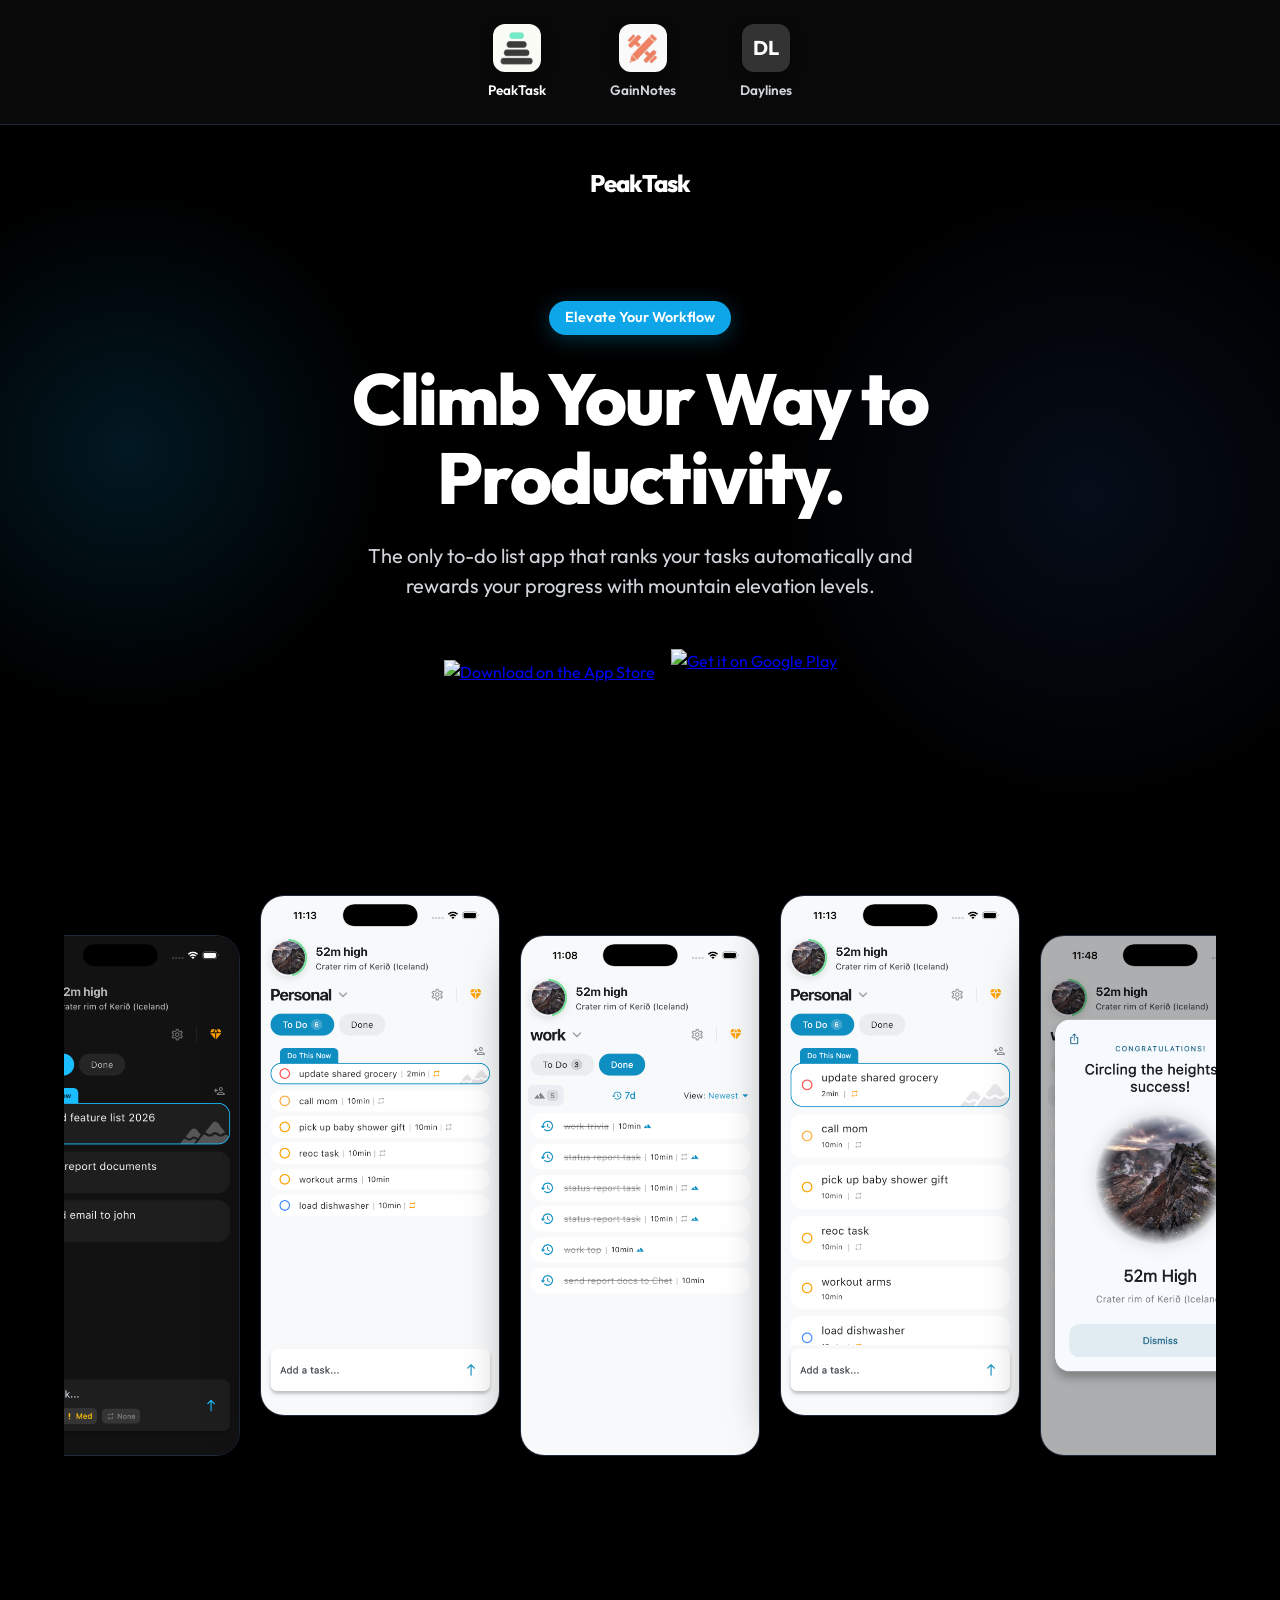
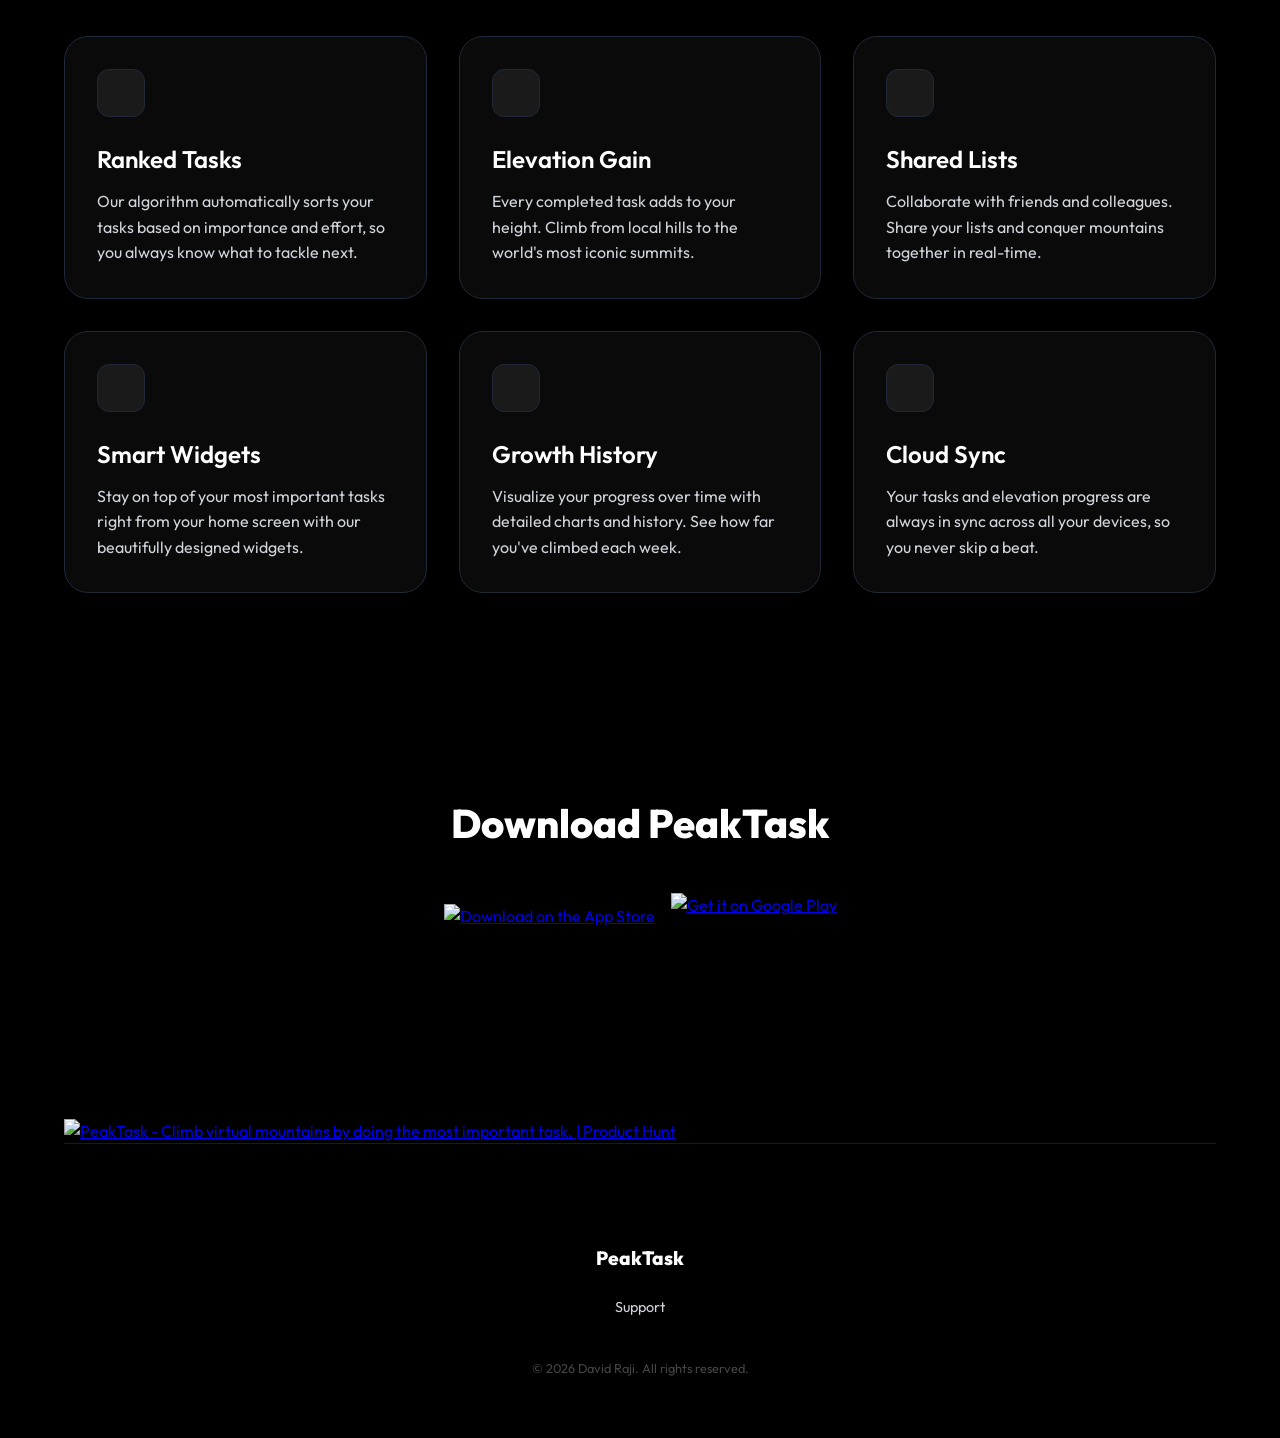
==== index.html @ 2c2ec017 "adding daylines" ====
<!DOCTYPE html>
<html lang="en">

<head>
    <meta charset="UTF-8">
    <meta name="viewport" content="width=device-width, initial-scale=1.0">
    <title>PeakTask - Climb Your Way to Productivity</title>
    <!-- SEO Meta Tags -->
    <meta name="description"
        content="PeakTask is a unique to-do list app that helps you prioritize tasks using a ranking algorithm and rewards your productivity with mountain elevation.">
    <meta name="keywords"
        content="to-do list, productivity, task manager, habit tracker, mountain climbing, elevation, ranked tasks">
    <link rel="preconnect" href="https://fonts.googleapis.com">
    <link rel="preconnect" href="https://fonts.gstatic.com" crossorigin>
    <link href="https://fonts.googleapis.com/css2?family=Outfit:wght@400;600;800&display=swap" rel="stylesheet">
    <style>
        :root {
            --bg-black: #000000;
            --accent-color: #0ea5e9;
            --accent-glow: rgba(14, 165, 233, 0.3);
            --text-white: #ffffff;
            --text-gray: #d1d5db;
            --card-bg: #0a0a0a;
            --card-border: #1f2937;
            --radius-xl: 32px;
            --radius-l: 24px;
            --radius-m: 16px;
        }

        * {
            margin: 0;
            padding: 0;
            box-sizing: border-box;
        }

        body {
            background-color: var(--bg-black);
            color: var(--text-white);
            font-family: 'Outfit', -apple-system, BlinkMacSystemFont, "Segoe UI", Roboto, sans-serif;
            overflow-x: hidden;
            line-height: 1.5;
        }

        /* App Navigation Bar */
        .app-nav {
            background: rgba(10, 10, 10, 0.95);
            border-bottom: 1px solid var(--card-border);
            padding: 16px 0;
            position: sticky;
            top: 0;
            z-index: 100;
            backdrop-filter: blur(10px);
        }

        .app-nav-container {
            max-width: 1200px;
            margin: 0 auto;
            padding: 0 24px;
            display: flex;
            justify-content: center;
            gap: 32px;
        }

        .app-nav-item {
            display: flex;
            flex-direction: column;
            align-items: center;
            text-decoration: none;
            color: var(--text-gray);
            transition: all 0.3s ease;
            padding: 8px 16px;
            border-radius: 12px;
        }

        .app-nav-item:hover {
            background: rgba(255, 255, 255, 0.05);
            color: var(--text-white);
        }

        .app-nav-item.active {
            color: var(--text-white);
        }

        .app-icon {
            width: 48px;
            height: 48px;
            border-radius: 12px;
            margin-bottom: 8px;
            box-shadow: 0 4px 12px rgba(0, 0, 0, 0.3);
            transition: transform 0.3s ease;
        }

        .app-nav-item:hover .app-icon {
            transform: scale(1.1);
        }

        .app-name {
            font-size: 0.85rem;
            font-weight: 600;
        }

        /* Atmospheric Glows */
        .glow-left {
            position: fixed;
            top: 20%;
            left: -10%;
            width: 40%;
            height: 60%;
            background: radial-gradient(circle, rgba(14, 165, 233, 0.15) 0%, transparent 70%);
            z-index: -1;
            pointer-events: none;
        }

        .glow-right {
            position: fixed;
            bottom: 10%;
            right: -10%;
            width: 50%;
            height: 70%;
            background: radial-gradient(circle, rgba(59, 130, 246, 0.1) 0%, transparent 70%);
            z-index: -1;
            pointer-events: none;
        }

        .container {
            max-width: 1200px;
            margin: 0 auto;
            padding: 0 24px;
        }

        /* Navigation */
        nav {
            padding: 40px 0;
            display: flex;
            justify-content: center;
            align-items: center;
        }

        .nav-logo {
            font-weight: 800;
            font-size: 1.5rem;
            color: var(--text-white);
            text-decoration: none;
            letter-spacing: -1px;
        }

        /* Hero Section */
        .hero {
            padding: 60px 0 100px;
            text-align: center;
        }

        .badge {
            display: inline-block;
            background: var(--accent-color);
            color: white;
            padding: 6px 16px;
            border-radius: 100px;
            font-weight: 600;
            font-size: 0.9rem;
            margin-bottom: 24px;
            box-shadow: 0 4px 20px var(--accent-glow);
        }

        h1 {
            font-size: clamp(2.5rem, 8vw, 4.5rem);
            font-weight: 800;
            line-height: 1.1;
            margin-bottom: 24px;
            letter-spacing: -2px;
        }

        .hero-description {
            font-size: 1.25rem;
            color: var(--text-gray);
            max-width: 600px;
            margin: 0 auto 48px;
        }

        .cta-buttons {
            display: flex;
            justify-content: center;
            gap: 16px;
            flex-wrap: wrap;
            margin-bottom: 60px;
        }

        .store-btn {
            display: inline-flex;
            align-items: center;
            justify-content: center;
            transition: transform 0.2s cubic-bezier(0.175, 0.885, 0.32, 1.275);
        }

        .store-btn:hover {
            transform: scale(1.05);
        }

        .store-btn.apple img {
            height: 44px;
        }

        .store-btn.google img {
            height: 66px;
        }

        /* Side-by-side Screens Gallery */
        .screens-gallery {
            padding: 40px 0 100px;
            overflow: hidden;
            display: flex;
            justify-content: center;
            gap: 20px;
            perspective: 1000px;
        }

        .screen-item {
            width: 240px;
            flex-shrink: 0;
            border-radius: 24px;
            box-shadow: 0 20px 50px rgba(0, 0, 0, 0.6);
            border: 1px solid var(--card-border);
            transition: transform 0.4s ease, filter 0.4s ease;
            cursor: pointer;
        }

        .screen-item:hover {
            transform: translateY(-10px) scale(1.05);
            z-index: 10;
        }

        .screen-item:nth-child(odd) {
            transform: translateY(20px);
        }

        .screen-item:nth-child(even) {
            transform: translateY(-20px);
        }

        .screen-item img {
            width: 100%;
            height: auto;
            border-radius: 23px;
            display: block;
        }

        /* Features Section */
        .features {
            padding: 100px 0;
        }

        .feature-grid {
            display: grid;
            grid-template-columns: repeat(3, 1fr);
            gap: 32px;
        }

        .feature-item {
            text-align: left;
            padding: 32px;
            background: var(--card-bg);
            border: 1px solid var(--card-border);
            border-radius: var(--radius-l);
            transition: border-color 0.3s;
        }

        .feature-item:hover {
            border-color: var(--accent-color);
        }

        .feature-icon {
            width: 48px;
            height: 48px;
            background: #1a1a1a;
            border: 1px solid var(--card-border);
            border-radius: 12px;
            display: flex;
            align-items: center;
            justify-content: center;
            margin-bottom: 24px;
            font-size: 1.5rem;
            color: var(--accent-color);
        }

        .feature-item h3 {
            font-size: 1.5rem;
            font-weight: 600;
            margin-bottom: 12px;
        }

        .feature-item p {
            color: var(--text-gray);
            font-size: 1rem;
            line-height: 1.6;
        }

        /* Download CTA */
        .download-cta {
            padding: 100px 0;
            text-align: center;
        }

        .download-cta h2 {
            font-size: 2.5rem;
            font-weight: 800;
            margin-bottom: 40px;
        }

        /* Footer */
        footer {
            padding: 100px 0 60px;
            text-align: center;
            border-top: 1px solid #1a1a1a;
        }

        .footer-logo {
            font-weight: 800;
            font-size: 1.2rem;
            margin-bottom: 24px;
            display: block;
        }

        .footer-links {
            display: flex;
            justify-content: center;
            gap: 24px;
            margin-bottom: 40px;
        }

        .footer-links a {
            color: var(--text-gray);
            text-decoration: none;
            font-size: 0.9rem;
            transition: color 0.2s;
        }

        .footer-links a:hover {
            color: white;
        }

        .copyright {
            color: #444;
            font-size: 0.8rem;
        }

        /* Responsive */
        @media (max-width: 968px) {
            .feature-grid {
                grid-template-columns: 1fr 1fr;
            }

            h1 {
                font-size: 3.5rem;
            }
        }

        @media (max-width: 640px) {
            .feature-grid {
                grid-template-columns: 1fr;
            }

            h1 {
                font-size: 2.5rem;
            }
        }
    </style>
    <script src="https://unpkg.com/lucide@latest"></script>
</head>

<body>
    <!-- App Navigation Bar -->
    <nav class="app-nav">
        <div class="app-nav-container">
            <a href="index.html" class="app-nav-item active">
                <img src="assets/images/peaktask_icon.png" alt="PeakTask" class="app-icon">
                <span class="app-name">PeakTask</span>
            </a>
            <a href="gainnotes.html" class="app-nav-item">
                <img src="assets/images/gainnotes_icon.png" alt="GainNotes" class="app-icon">
                <span class="app-name">GainNotes</span>
            </a>
            <a href="daylines.html" class="app-nav-item">
                <div class="app-icon"
                    style="background-color: #333; display: flex; align-items: center; justify-content: center; color: white; font-weight: bold; font-size: 20px;">
                    DL</div>
                <span class="app-name">Daylines</span>
            </a>
        </div>
    </nav>

    <div class="glow-left"></div>
    <div class="glow-right"></div>

    <div class="container">
        <nav>
            <a href="#" class="nav-logo">PeakTask</a>
        </nav>

        <section class="hero">
            <span class="badge">Elevate Your Workflow</span>
            <h1>Climb Your Way to<br>Productivity.</h1>
            <p class="hero-description">The only to-do list app that ranks your tasks automatically and rewards your
                progress with mountain elevation levels.</p>

            <div class="cta-buttons">
                <a href="https://apps.apple.com/ca/app/peak-task/id6756218539" class="store-btn apple" target="_blank"
                    rel="noopener">
                    <img src="https://developer.apple.com/assets/elements/badges/download-on-the-app-store.svg"
                        alt="Download on the App Store">
                </a>
                <a href="https://play.google.com/store/apps/details?id=com.daver.peaktask" class="store-btn google"
                    target="_blank" rel="noopener">
                    <img src="https://play.google.com/intl/en_us/badges/static/images/badges/en_badge_web_generic.png"
                        alt="Get it on Google Play">
                </a>
            </div>
        </section>

        <section class="screens-gallery">
            <div class="screen-item">
                <img src="assets/images/screenshot_dark_tasks.png" alt="Dark Mode Task List">
            </div>
            <div class="screen-item">
                <img src="assets/images/screenshot_light_tasks.png" alt="Light Mode Task List">
            </div>
            <div class="screen-item">
                <img src="assets/images/screenshot_done_tasks.png" alt="Done Tasks History">
            </div>
            <div class="screen-item">
                <img src="assets/images/screenshot_light_tasks_2.png" alt="Personal Task List">
            </div>
            <div class="screen-item">
                <img src="assets/images/screenshot_congrats.png" alt="Success Milestone">
            </div>
        </section>

        <section class="features">
            <div class="feature-grid">
                <div class="feature-item">
                    <div class="feature-icon"><i data-lucide="zap"></i></div>
                    <h3>Ranked Tasks</h3>
                    <p>Our algorithm automatically sorts your tasks based on importance and effort, so you always know
                        what to tackle next.</p>
                </div>
                <div class="feature-item">
                    <div class="feature-icon"><i data-lucide="mountain"></i></div>
                    <h3>Elevation Gain</h3>
                    <p>Every completed task adds to your height. Climb from local hills to the world's most iconic
                        summits.</p>
                </div>
                <div class="feature-item">
                    <div class="feature-icon"><i data-lucide="users"></i></div>
                    <h3>Shared Lists</h3>
                    <p>Collaborate with friends and colleagues. Share your lists and conquer mountains together in
                        real-time.</p>
                </div>
                <div class="feature-item">
                    <div class="feature-icon"><i data-lucide="layout"></i></div>
                    <h3>Smart Widgets</h3>
                    <p>Stay on top of your most important tasks right from your home screen with our beautifully
                        designed widgets.</p>
                </div>
                <div class="feature-item">
                    <div class="feature-icon"><i data-lucide="bar-chart-3"></i></div>
                    <h3>Growth History</h3>
                    <p>Visualize your progress over time with detailed charts and history. See how far you've climbed
                        each week.</p>
                </div>
                <div class="feature-item">
                    <div class="feature-icon"><i data-lucide="cloud"></i></div>
                    <h3>Cloud Sync</h3>
                    <p>Your tasks and elevation progress are always in sync across all your devices, so you never skip a
                        beat.</p>
                </div>
            </div>
        </section>

        <section class="download-cta">
            <h2>Download PeakTask</h2>
            <div class="cta-buttons">
                <a href="https://apps.apple.com/ca/app/peak-task/id6756218539" class="store-btn apple" target="_blank"
                    rel="noopener">
                    <img src="https://developer.apple.com/assets/elements/badges/download-on-the-app-store.svg"
                        alt="Download on the App Store">
                </a>
                <a href="https://play.google.com/store/apps/details?id=com.daver.peaktask" class="store-btn google"
                    target="_blank" rel="noopener">
                    <img src="https://play.google.com/intl/en_us/badges/static/images/badges/en_badge_web_generic.png"
                        alt="Get it on Google Play">
                </a>
            </div>
        </section>
        <a href="https://www.producthunt.com/products/peaktask?embed=true&amp;utm_source=badge-featured&amp;utm_medium=badge&amp;utm_campaign=badge-peaktask"
            target="_blank" rel="noopener noreferrer"><img
                alt="PeakTask - Climb virtual mountains by doing the most important task.  | Product Hunt" width="250"
                height="54"
                src="https://api.producthunt.com/widgets/embed-image/v1/featured.svg?post_id=1067344&amp;theme=dark&amp;t=1769233288797"></a>
        <footer>
            <span class="footer-logo">PeakTask</span>
            <div class="footer-links">
                <a href="mailto:david@peaktask.app">Support</a>
            </div>
            <p class="copyright">&copy; 2026 David Raji. All rights reserved.</p>
        </footer>
    </div>
    <script>
        lucide.createIcons();
    </script>
</body>

</html>
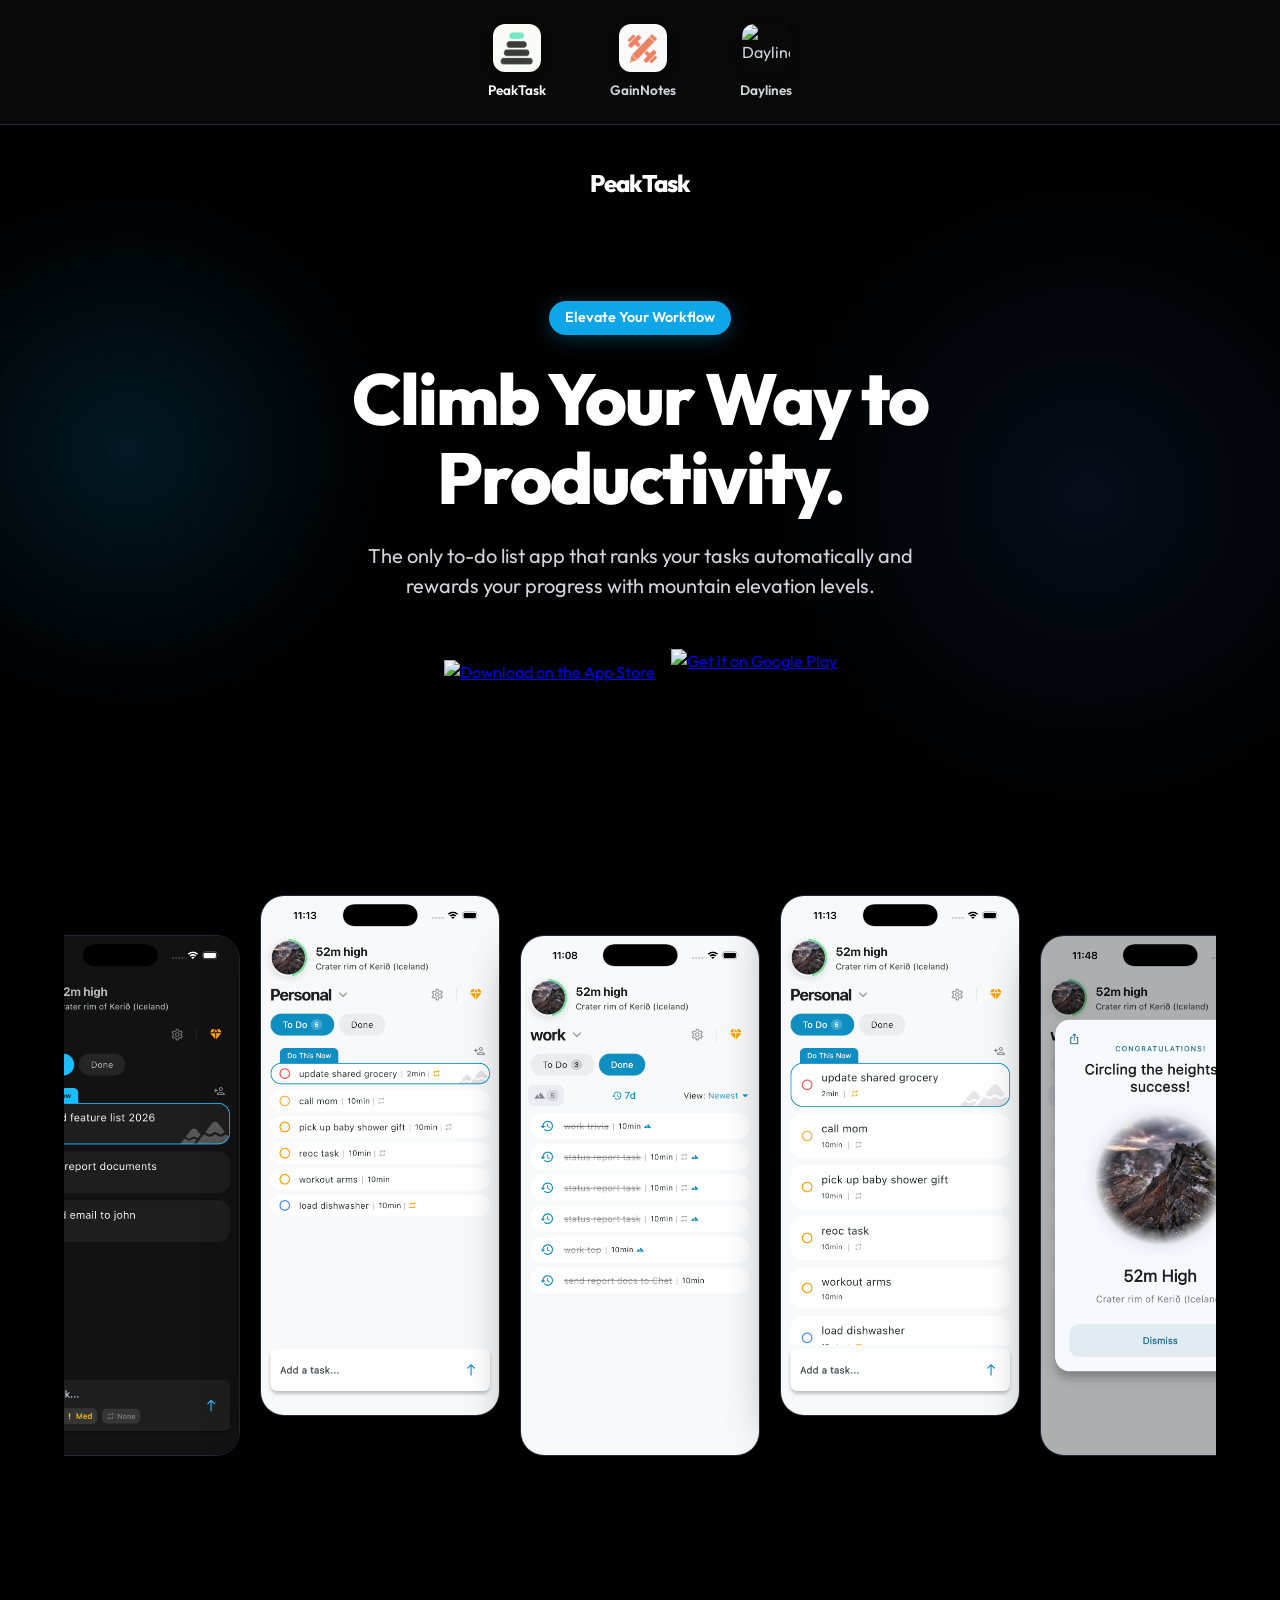
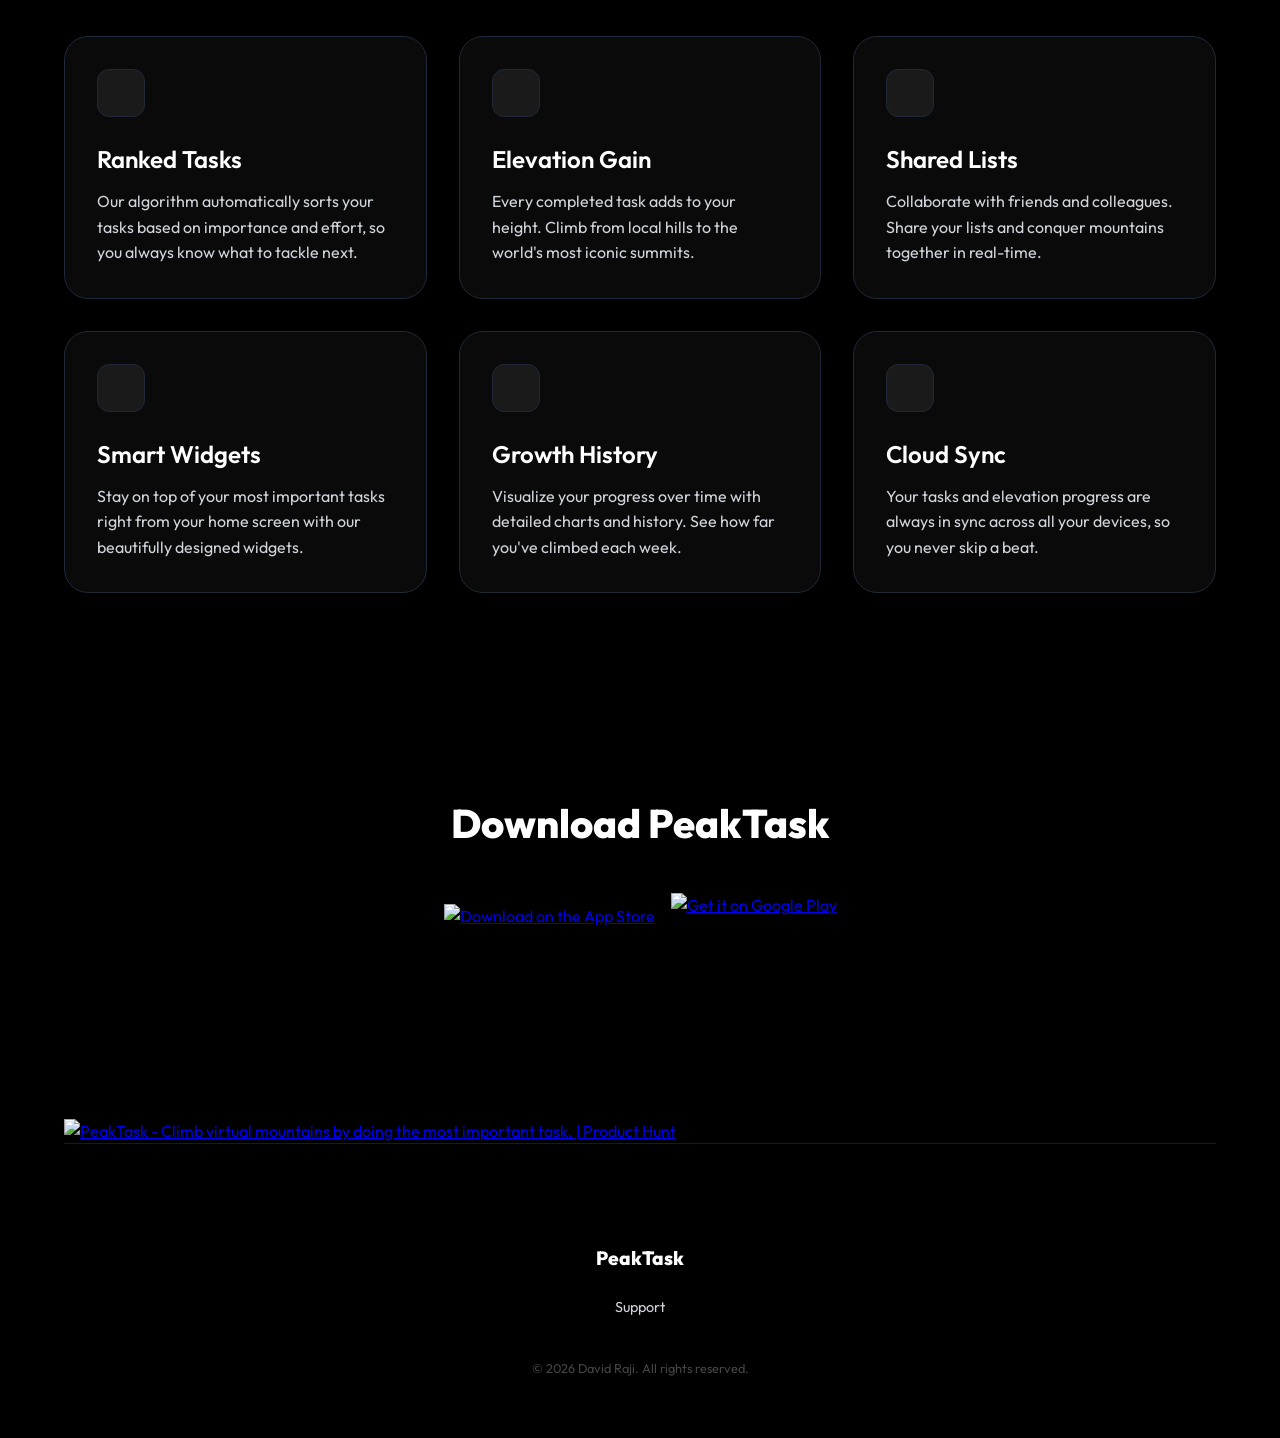
==== commit fb2cf61d: "adding daylines icon" ====
--- a/index.html
+++ b/index.html
@@ -380,9 +380,7 @@
                 <span class="app-name">GainNotes</span>
             </a>
             <a href="daylines.html" class="app-nav-item">
-                <div class="app-icon"
-                    style="background-color: #333; display: flex; align-items: center; justify-content: center; color: white; font-weight: bold; font-size: 20px;">
-                    DL</div>
+                <img src="assets/images/daylines_icon.png" alt="Daylines" class="app-icon">
                 <span class="app-name">Daylines</span>
             </a>
         </div>
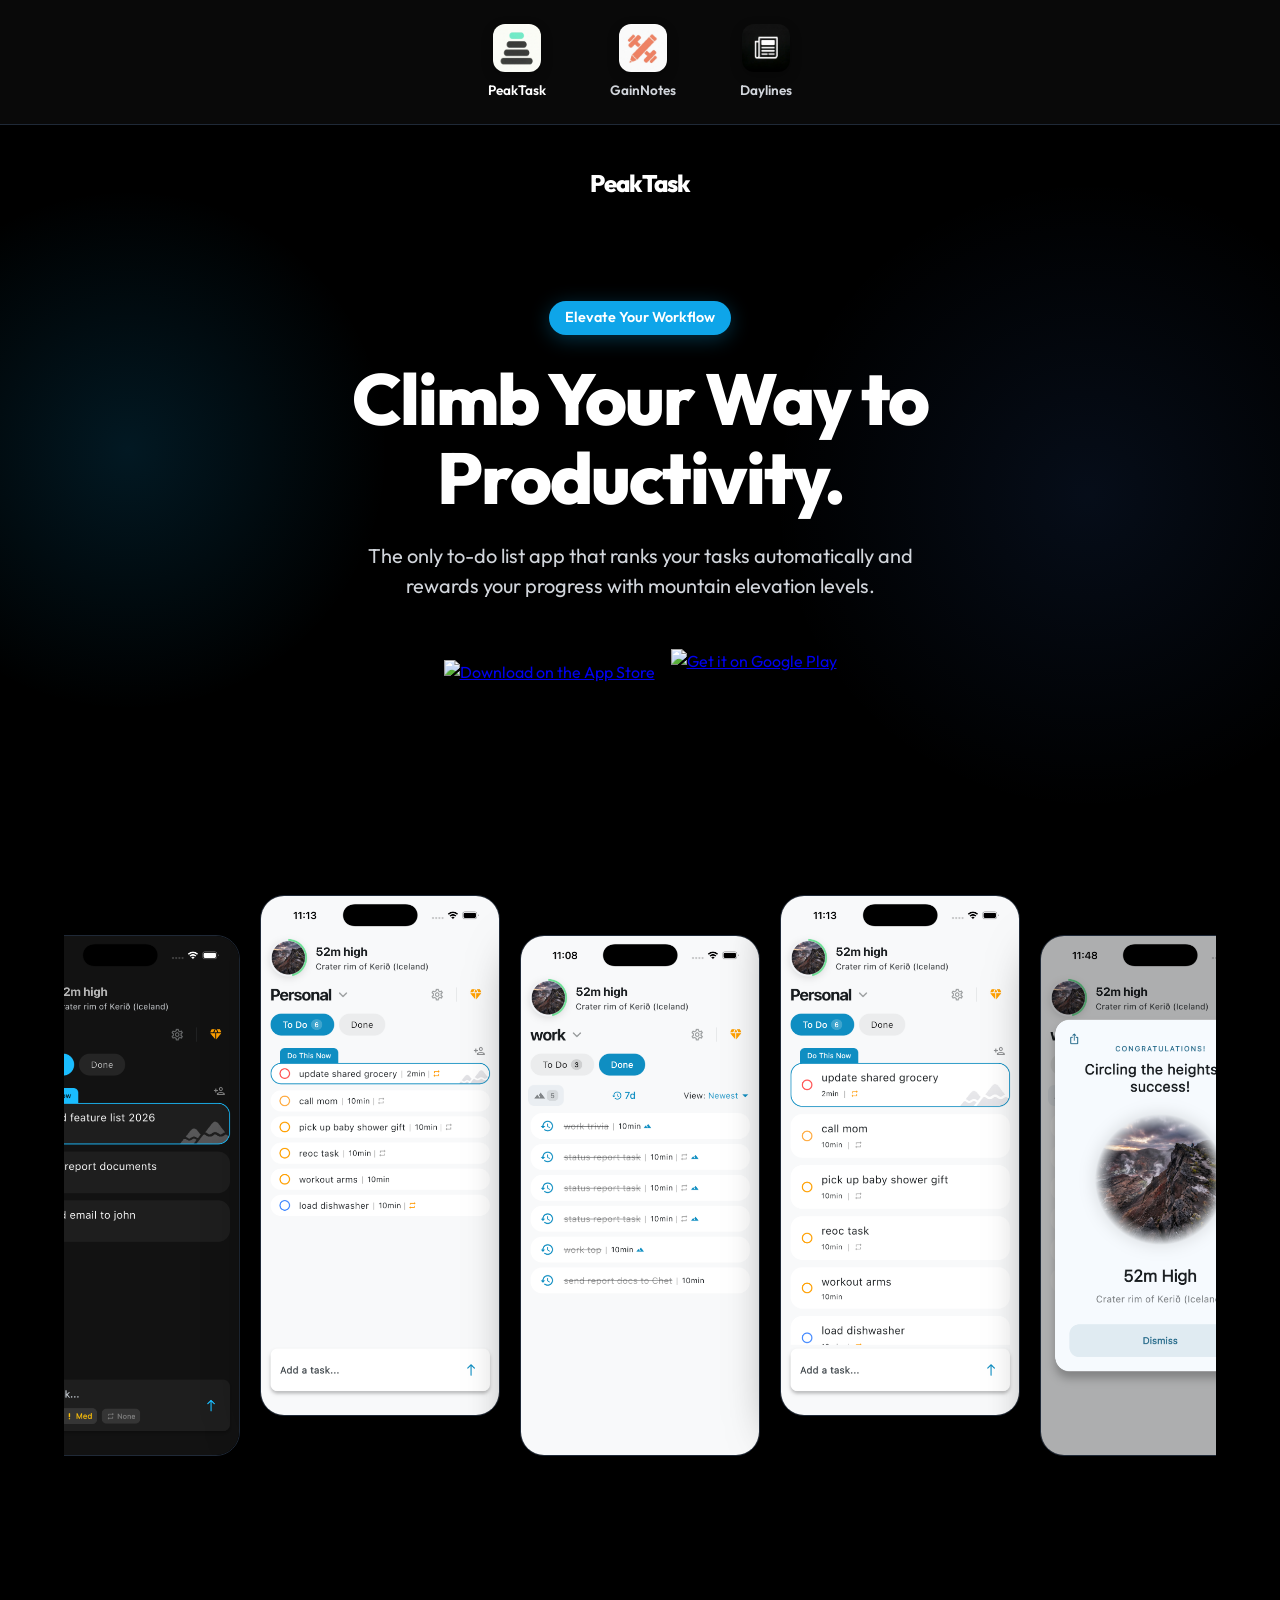
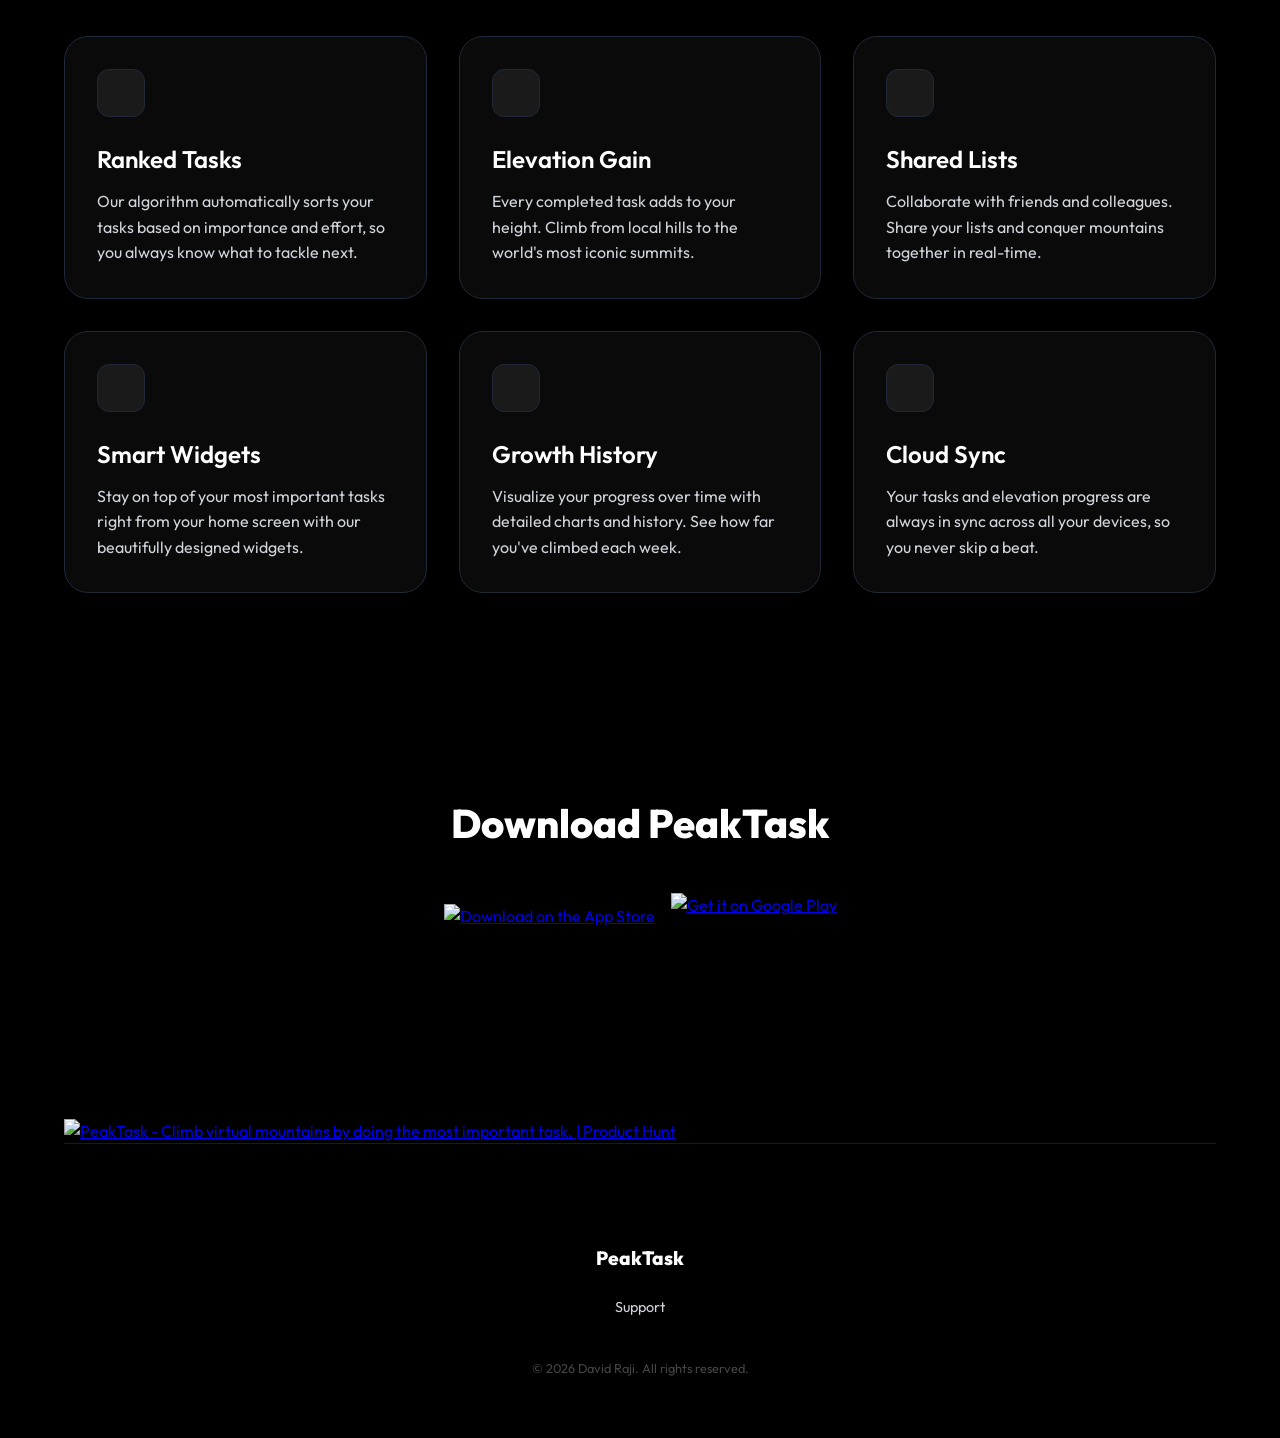
==== commit daf77eb5: "updating daylines page" ====
--- a/index.html
+++ b/index.html
@@ -212,6 +212,38 @@
             justify-content: center;
             gap: 20px;
             perspective: 1000px;
+        }
+
+        @media (max-width: 768px) {
+            .screens-gallery {
+                overflow-x: auto;
+                overflow-y: visible;
+                justify-content: flex-start;
+                padding-left: 24px;
+                padding-right: 24px;
+                scroll-snap-type: x mandatory;
+                -webkit-overflow-scrolling: touch;
+                scrollbar-width: none;
+                -ms-overflow-style: none;
+            }
+
+            .screens-gallery::-webkit-scrollbar {
+                display: none;
+            }
+
+            .screen-item {
+                scroll-snap-align: center;
+            }
+
+            /* Disable the alternating vertical offsets on mobile so items sit in a clean row */
+            .screen-item:nth-child(odd),
+            .screen-item:nth-child(even) {
+                transform: none;
+            }
+
+            .screen-item:hover {
+                transform: none;
+            }
         }
 
         .screen-item {
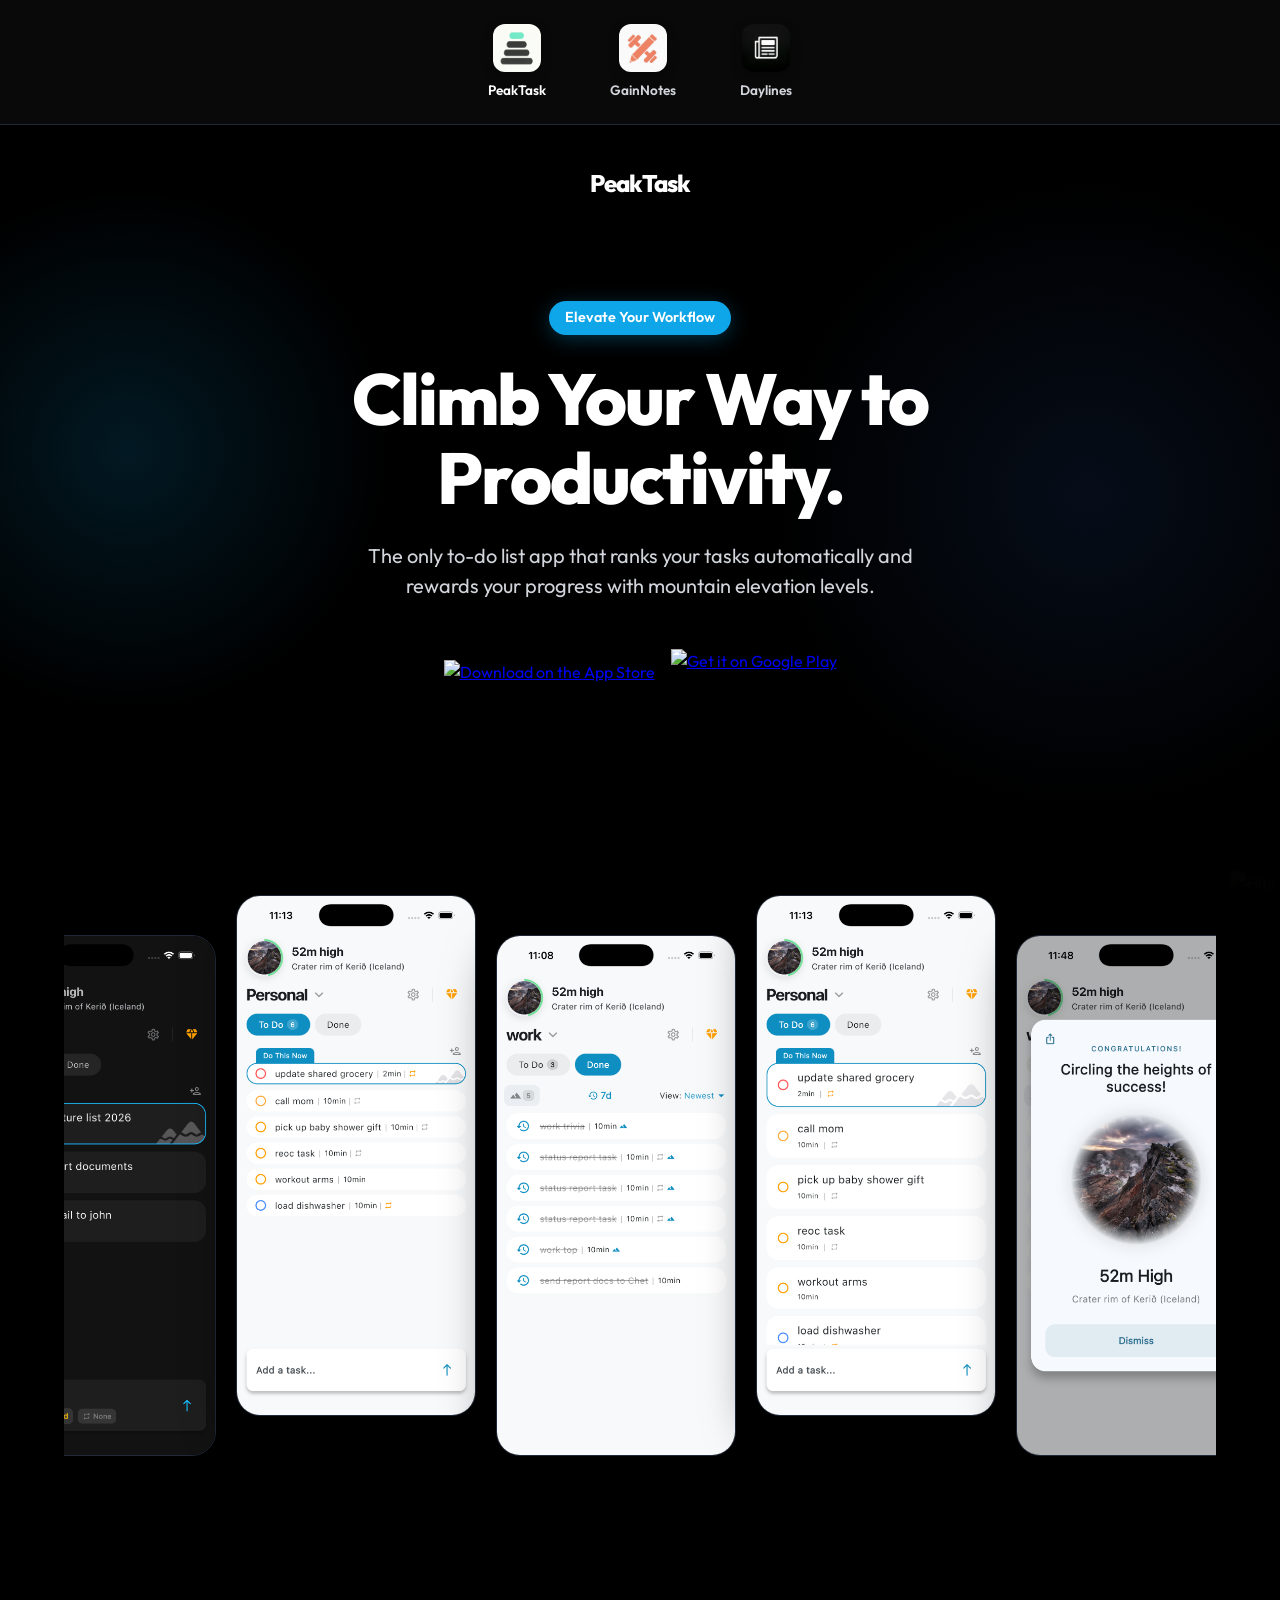
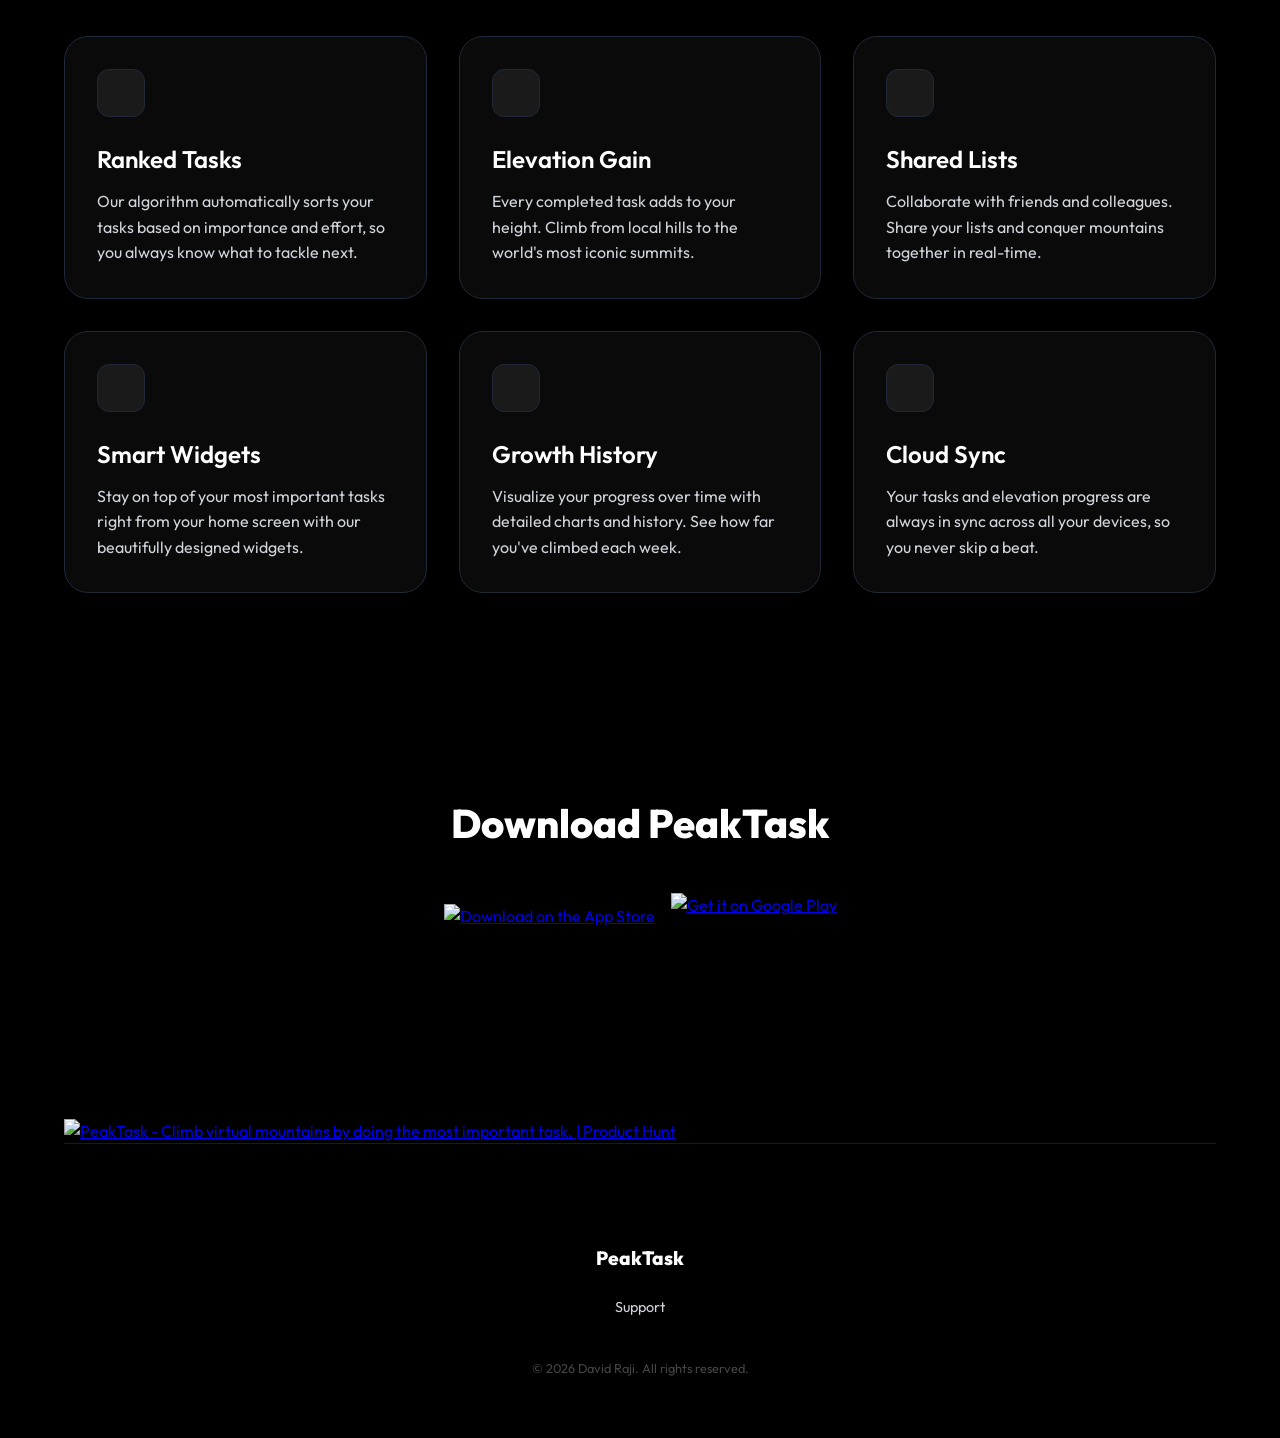
==== commit c2fa1930: "counter" ====
--- a/index.html
+++ b/index.html
@@ -394,6 +394,18 @@
             h1 {
                 font-size: 2.5rem;
             }
+        }
+        .visitor-counter {
+            position: fixed;
+            bottom: 5px;
+            right: 5px;
+            opacity: 0.01;
+            transition: opacity 0.3s;
+            z-index: 9999;
+        }
+
+        .visitor-counter:hover {
+            opacity: 1;
         }
     </style>
     <script src="https://unpkg.com/lucide@latest"></script>
@@ -536,6 +548,9 @@
     <script>
         lucide.createIcons();
     </script>
+    <div class="visitor-counter">
+        <img src="https://hits.seeyoufarm.com/api/count/incr/badge.svg?url=https%3A%2F%2Fpeaktask.app&count_bg=%23000000&title_bg=%23000000&icon=&icon_color=%23E7E7E7&title=hits&edge_flat=true" alt="Hits">
+    </div>
 </body>
 
 </html>
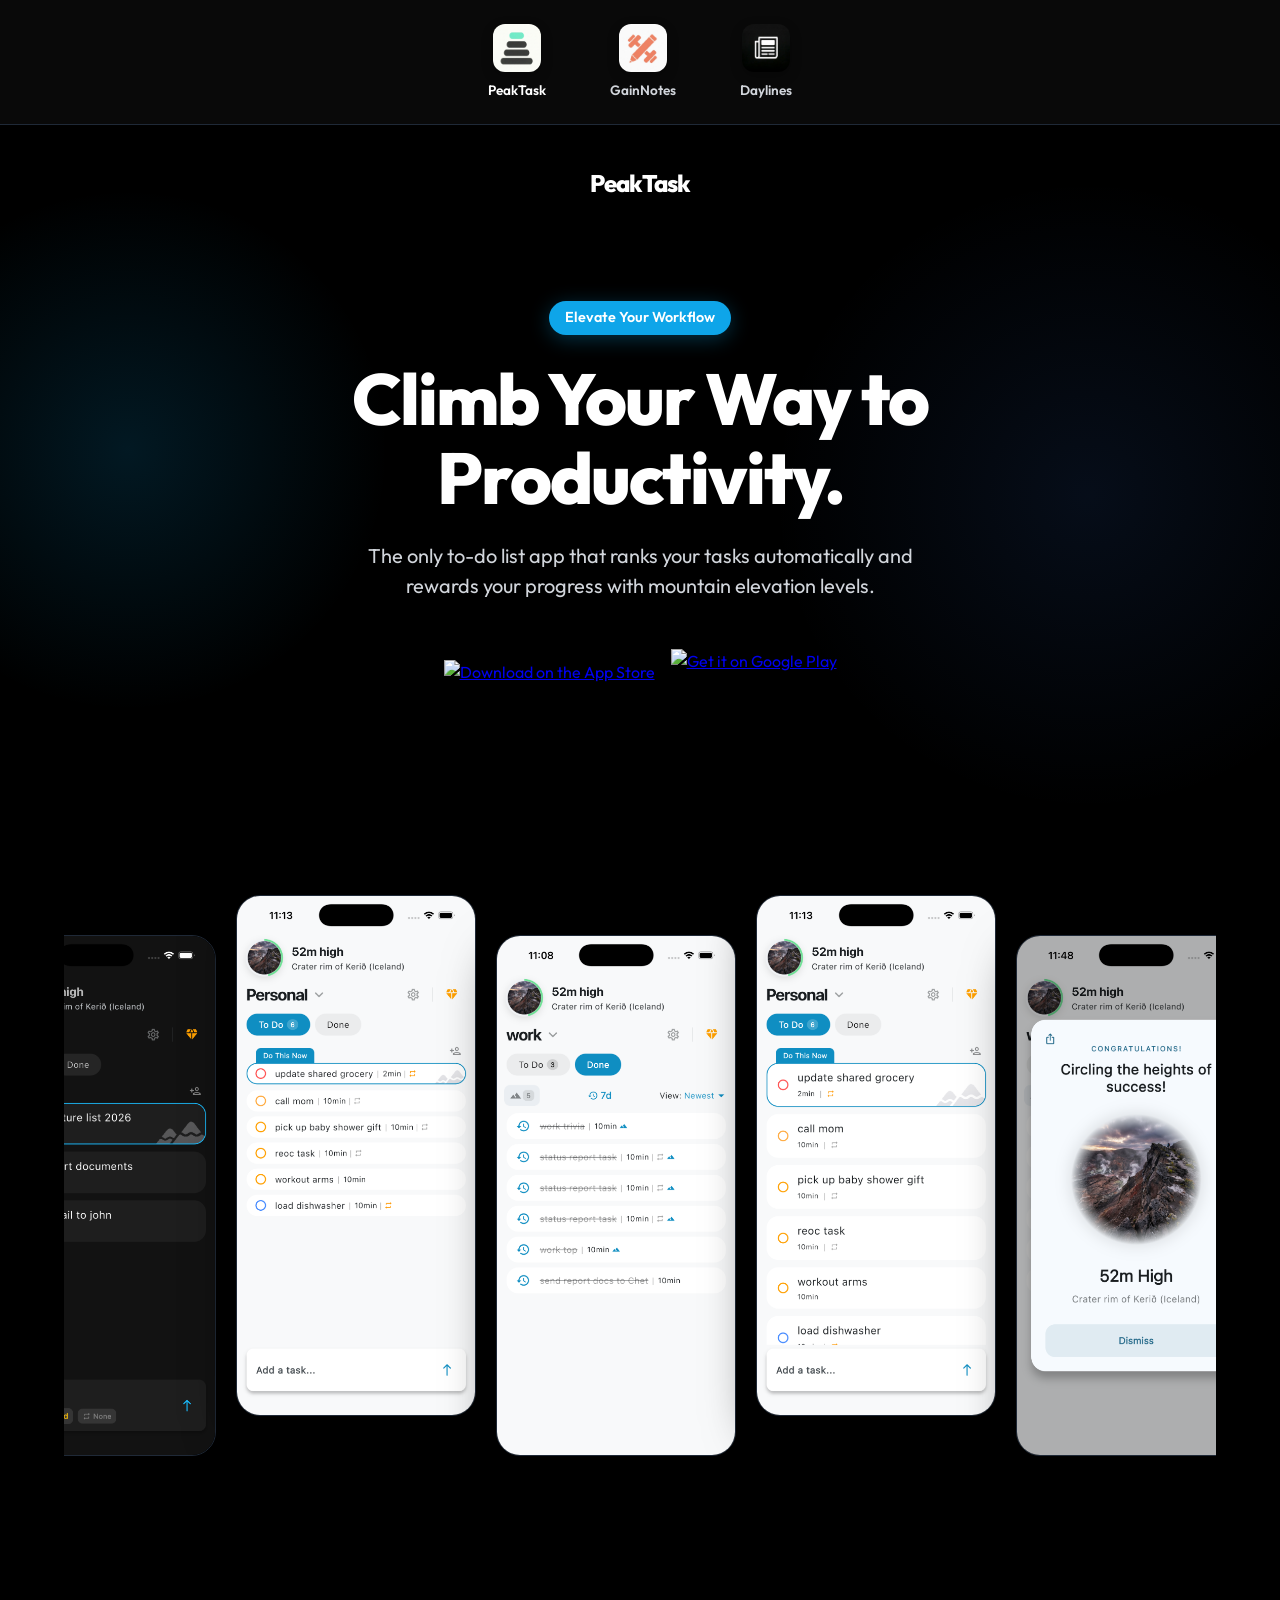
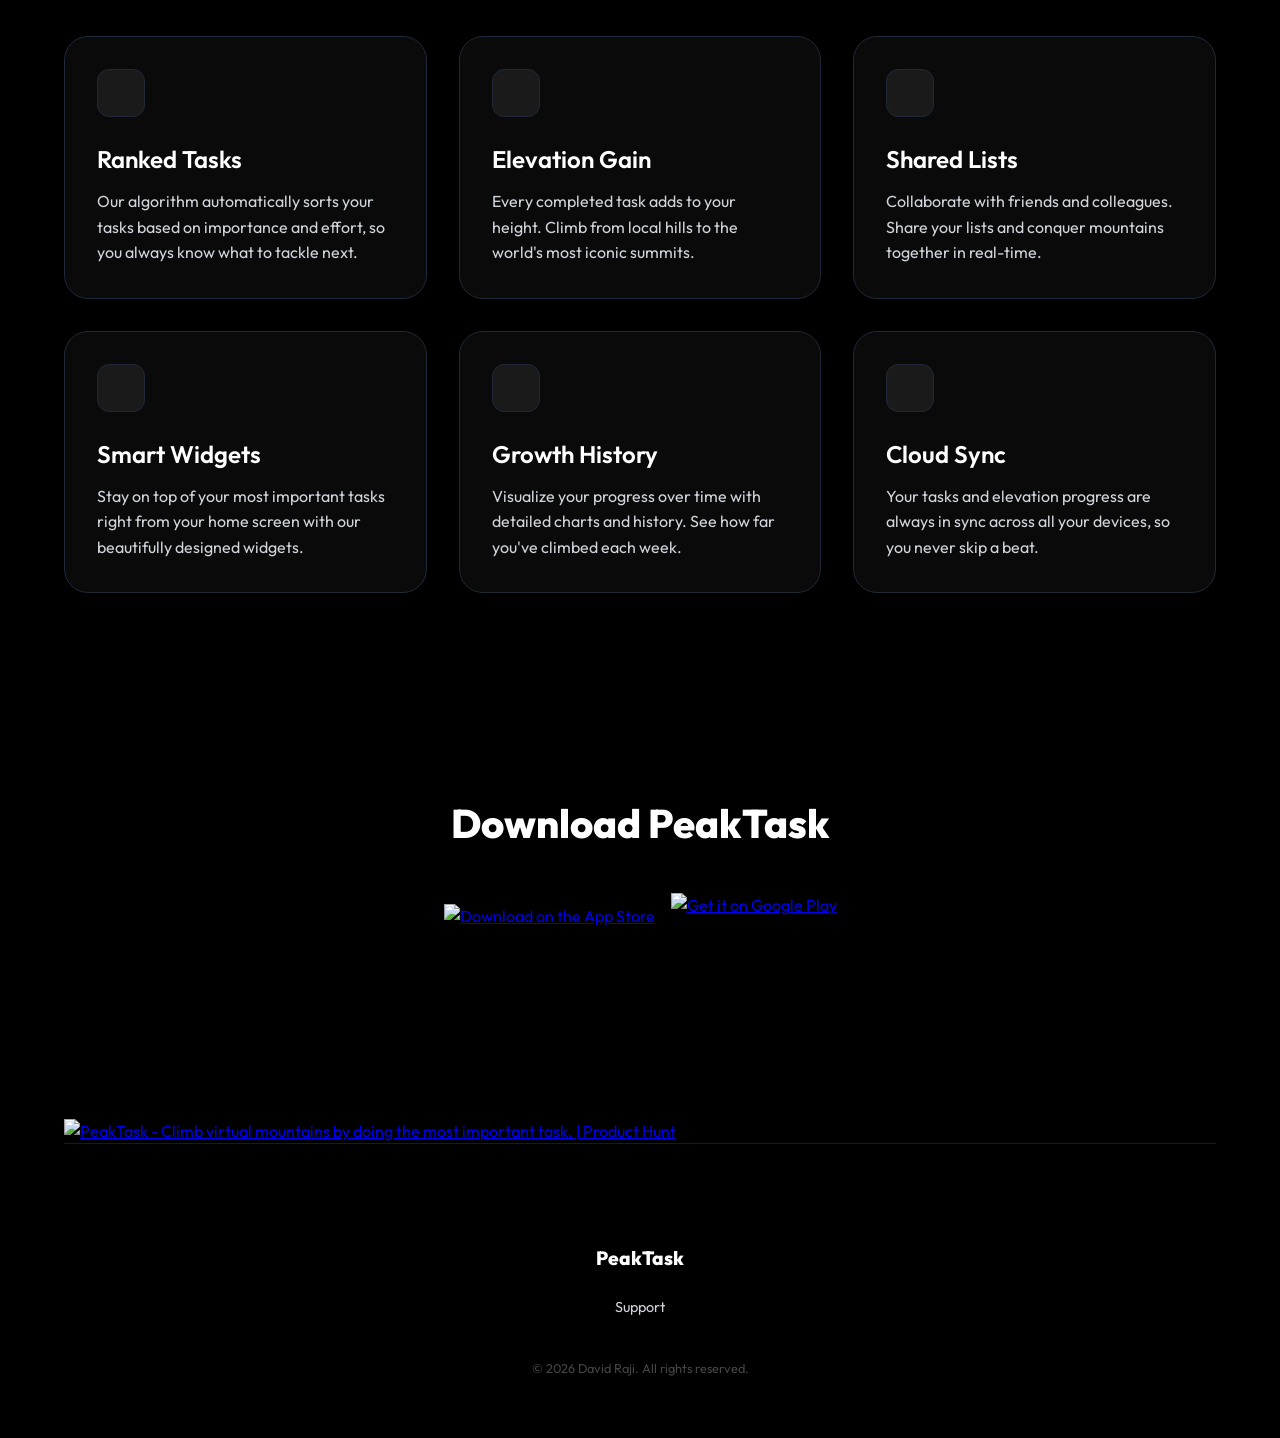
==== commit a41ff95a: "fixed counter" ====
--- a/index.html
+++ b/index.html
@@ -549,7 +549,7 @@
         lucide.createIcons();
     </script>
     <div class="visitor-counter">
-        <img src="https://hits.seeyoufarm.com/api/count/incr/badge.svg?url=https%3A%2F%2Fpeaktask.app&count_bg=%23000000&title_bg=%23000000&icon=&icon_color=%23E7E7E7&title=hits&edge_flat=true" alt="Hits">
+        <img src="https://komarev.com/ghpvc/?username=peaktask-app&label=&color=000000" alt="">
     </div>
 </body>
 
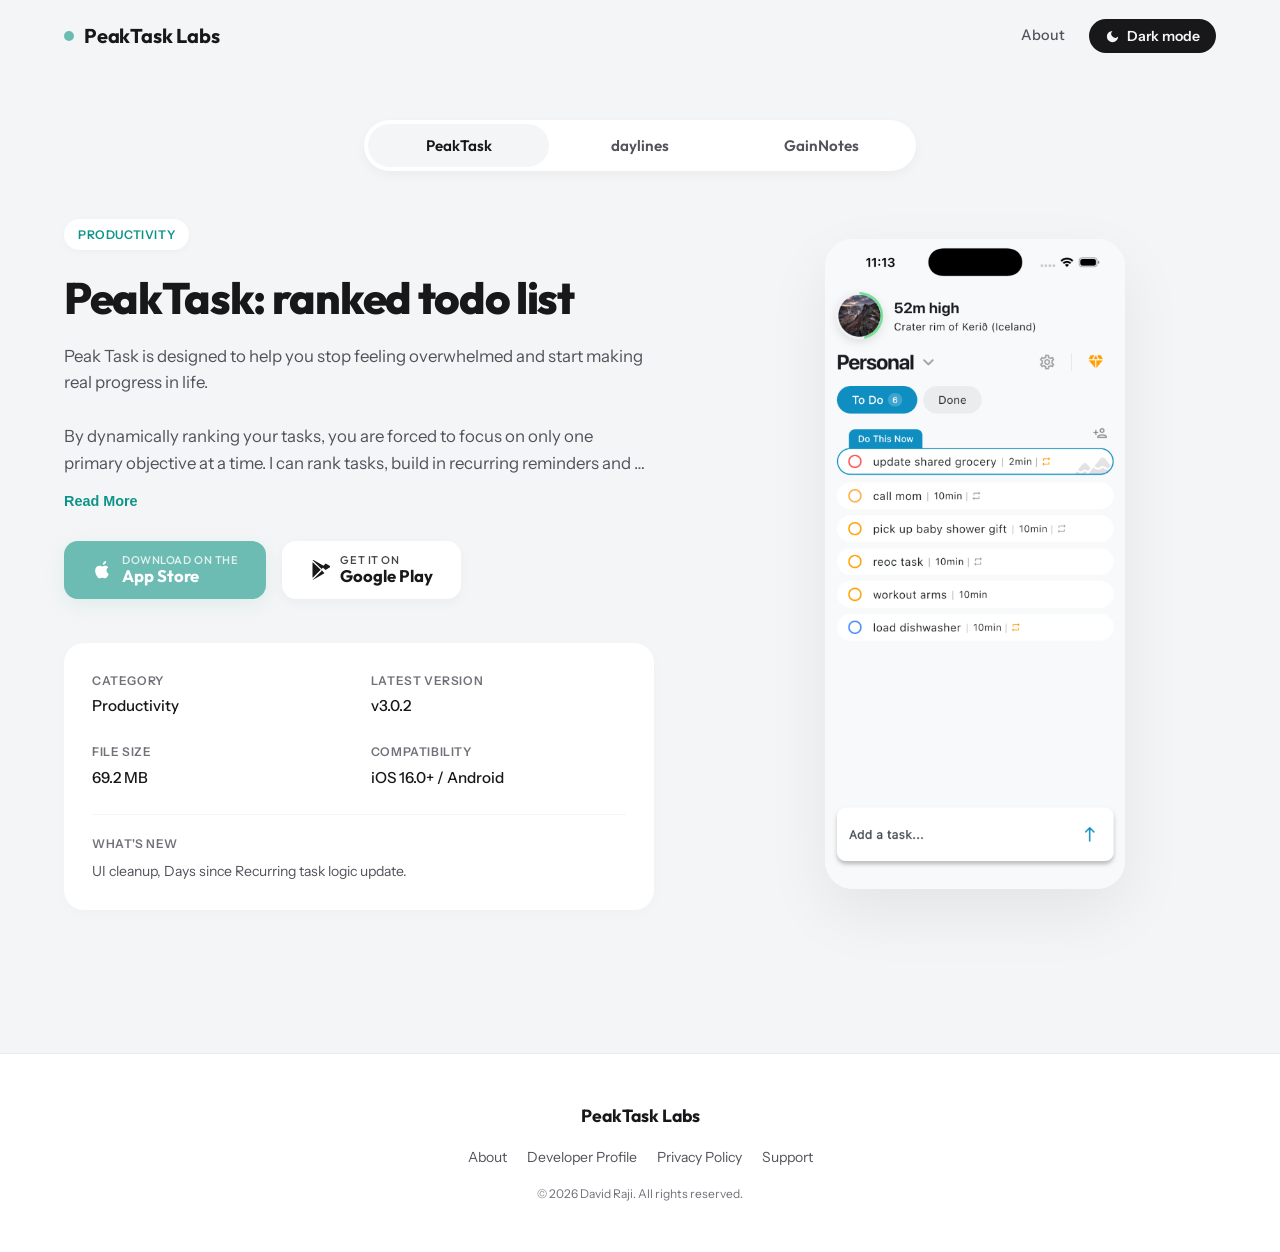
==== commit de61dd2a: "upgraded site" ====
--- a/index.html
+++ b/index.html
@@ -1,556 +1,161 @@
 <!DOCTYPE html>
-<html lang="en">
+<html lang="en" data-color-mode="light">
+<head>
+  <meta charset="UTF-8">
+  <meta name="viewport" content="width=device-width, initial-scale=1.0">
+  <title>PeakTask Apps — Simple, Focused Mobile Apps</title>
 
-<head>
-    <meta charset="UTF-8">
-    <meta name="viewport" content="width=device-width, initial-scale=1.0">
-    <title>PeakTask - Climb Your Way to Productivity</title>
-    <!-- SEO Meta Tags -->
-    <meta name="description"
-        content="PeakTask is a unique to-do list app that helps you prioritize tasks using a ranking algorithm and rewards your productivity with mountain elevation.">
-    <meta name="keywords"
-        content="to-do list, productivity, task manager, habit tracker, mountain climbing, elevation, ranked tasks">
-    <link rel="preconnect" href="https://fonts.googleapis.com">
-    <link rel="preconnect" href="https://fonts.gstatic.com" crossorigin>
-    <link href="https://fonts.googleapis.com/css2?family=Outfit:wght@400;600;800&display=swap" rel="stylesheet">
-    <style>
-        :root {
-            --bg-black: #000000;
-            --accent-color: #0ea5e9;
-            --accent-glow: rgba(14, 165, 233, 0.3);
-            --text-white: #ffffff;
-            --text-gray: #d1d5db;
-            --card-bg: #0a0a0a;
-            --card-border: #1f2937;
-            --radius-xl: 32px;
-            --radius-l: 24px;
-            --radius-m: 16px;
-        }
+  <!-- SEO -->
+  <meta name="description" content="PeakTask, daylines, and GainNotes — beautifully minimal mobile apps for productivity, daily news, and gym tracking. Available on iOS and Android.">
+  <meta name="keywords" content="PeakTask, Daylines, GainNotes, minimalist apps, iOS apps, Android apps, workout tracker, daily news brief, ranked todo list">
+  <meta name="author" content="David Raji">
 
-        * {
-            margin: 0;
-            padding: 0;
-            box-sizing: border-box;
-        }
+  <!-- Open Graph -->
+  <meta property="og:title" content="PeakTask Apps — Simple, Focused Mobile Apps">
+  <meta property="og:description" content="Beautifully minimal apps designed for focus, clarity, and strength.">
+  <meta property="og:type" content="website">
+  <meta property="og:url" content="https://peaktask.app">
 
-        body {
-            background-color: var(--bg-black);
-            color: var(--text-white);
-            font-family: 'Outfit', -apple-system, BlinkMacSystemFont, "Segoe UI", Roboto, sans-serif;
-            overflow-x: hidden;
-            line-height: 1.5;
-        }
+  <!-- Fonts preconnect -->
+  <link rel="preconnect" href="https://fonts.googleapis.com">
+  <link rel="preconnect" href="https://fonts.gstatic.com" crossorigin>
 
-        /* App Navigation Bar */
-        .app-nav {
-            background: rgba(10, 10, 10, 0.95);
-            border-bottom: 1px solid var(--card-border);
-            padding: 16px 0;
-            position: sticky;
-            top: 0;
-            z-index: 100;
-            backdrop-filter: blur(10px);
-        }
+  <!-- Stylesheet -->
+  <link rel="stylesheet" href="style.css">
+</head>
+<body data-theme="peaktask">
 
-        .app-nav-container {
-            max-width: 1200px;
-            margin: 0 auto;
-            padding: 0 24px;
-            display: flex;
-            justify-content: center;
-            gap: 32px;
-        }
+  <!-- ── Header ─────────────────────────────────────────────────── -->
+  <header class="app-header" id="main-header">
+    <div class="header-container">
+      <a href="#" class="brand-logo" id="header-logo-link">
+        <span class="dot" id="header-logo-dot"></span>
+        PeakTask Labs
+      </a>
+      <nav class="nav-links" aria-label="Main navigation">
+        <a href="https://davidraji.com" class="nav-link" target="_blank" rel="noopener" id="nav-link-about">About</a>
+        <button class="dark-mode-toggle" id="color-mode-toggle" aria-label="Toggle dark mode">
+          <svg class="moon-icon-btn" viewBox="0 0 24 24" aria-hidden="true">
+            <path d="M12 3a6 6 0 0 0 9 9 9 9 0 1 1-9-9Z"/>
+          </svg>
+          <span>Dark mode</span>
+        </button>
+      </nav>
+    </div>
+  </header>
 
-        .app-nav-item {
-            display: flex;
-            flex-direction: column;
-            align-items: center;
-            text-decoration: none;
-            color: var(--text-gray);
-            transition: all 0.3s ease;
-            padding: 8px 16px;
-            border-radius: 12px;
-        }
+  <!-- ── App Tab Switcher ───────────────────────────────────────── -->
+  <div class="tab-container" id="app-tab-container">
+    <div class="tab-list" role="tablist" aria-label="Select app" id="app-selector-tabs">
+      <button class="tab-btn active" role="tab" aria-selected="true"
+              aria-controls="showcase-content" data-app="peaktask" id="tab-btn-peaktask">
+        PeakTask
+      </button>
+      <button class="tab-btn" role="tab" aria-selected="false"
+              aria-controls="showcase-content" data-app="daylines" id="tab-btn-daylines">
+        daylines
+      </button>
+      <button class="tab-btn" role="tab" aria-selected="false"
+              aria-controls="showcase-content" data-app="gainnotes" id="tab-btn-gainnotes">
+        GainNotes
+      </button>
+      <span class="tab-indicator" id="active-tab-slide-bar" aria-hidden="true"></span>
+    </div>
+  </div>
 
-        .app-nav-item:hover {
-            background: rgba(255, 255, 255, 0.05);
-            color: var(--text-white);
-        }
+  <!-- ── Main Showcase ──────────────────────────────────────────── -->
+  <main class="showcase-section" id="showcase">
+    <div class="showcase-grid" id="showcase-content" role="tabpanel">
 
-        .app-nav-item.active {
-            color: var(--text-white);
-        }
+      <!-- Left: App info & downloads -->
+      <div class="showcase-info" id="left-showcase-panel">
+        <span class="app-meta-badge" id="app-badge">Productivity</span>
+        <h1 class="app-title" id="app-title">PeakTask: ranked todo list</h1>
 
-        .app-icon {
-            width: 48px;
-            height: 48px;
-            border-radius: 12px;
-            margin-bottom: 8px;
-            box-shadow: 0 4px 12px rgba(0, 0, 0, 0.3);
-            transition: transform 0.3s ease;
-        }
+        <p class="app-description" id="app-desc">
+          PeakTask is designed to help you stop feeling overwhelmed and start making real progress.
+          By dynamically ranking your tasks, you are forced to focus on only one primary objective at a time.
+        </p>
+        <button class="read-more-btn" id="read-more-toggle">Read More</button>
 
-        .app-nav-item:hover .app-icon {
-            transform: scale(1.1);
-        }
+        <!-- Download CTAs -->
+        <div class="download-actions" id="app-download-container">
+          <a href="https://apps.apple.com/us/app/peaktask-ranked-todo-list/id6756218539"
+             class="app-store-badge-btn" target="_blank" rel="noopener" id="download-link"
+             aria-label="Download on the App Store">
+            <svg viewBox="0 0 24 24" aria-hidden="true">
+              <path d="M18.71 19.5c-.83 1.24-1.71 2.45-3.05 2.47-1.34.03-1.77-.79-3.29-.79-1.53 0-2 .77-3.27.82-1.31.05-2.3-1.32-3.14-2.53C4.25 17 2.94 12.45 4.7 9.39c.87-1.52 2.43-2.48 4.12-2.51 1.28-.02 2.5.87 3.29.87.78 0 2.26-1.07 3.81-.91.65.03 2.47.26 3.64 1.98-.09.06-2.17 1.28-2.15 3.81.03 3.02 2.65 4.03 2.68 4.04-.03.07-.42 1.44-1.38 2.83M15.97 4.17c.66-.81 1.11-1.93.99-3.05-1 .04-2.21.67-2.93 1.49-.62.69-1.16 1.84-1.01 2.96 1.12.09 2.27-.57 2.95-1.4"/>
+            </svg>
+            <div>
+              <span class="sub-text">Download on the</span>
+              <span class="main-text">App Store</span>
+            </div>
+          </a>
 
-        .app-name {
-            font-size: 0.85rem;
-            font-weight: 600;
-        }
+          <a href="https://play.google.com/store/apps/details?id=com.daver.peaktask"
+             class="play-store-badge-btn" target="_blank" rel="noopener" id="play-store-link"
+             aria-label="Get it on Google Play">
+            <svg viewBox="0 0 24 24" aria-hidden="true">
+              <path d="M3.25 2.75a1.5 1.5 0 0 0-.25 1.06v16.38a1.5 1.5 0 0 0 .25 1.06l9.64-9.64L3.25 2.75ZM13.9 10.92l3.41-3.41-14.06-8A1.49 1.49 0 0 0 3 0l10.9 10.92Zm4.83 1.08L23 9.42a1.5 1.5 0 0 0 0-2.84l-4.27-2.43-4.14 4.14L18.73 12ZM13.9 13.08l-10.9 10.92A1.49 1.49 0 0 0 3 24a1.49 1.49 0 0 0 .25-.06l14.06-8-3.41-3.86Z"/>
+            </svg>
+            <div>
+              <span class="sub-text">Get it on</span>
+              <span class="main-text">Google Play</span>
+            </div>
+          </a>
+        </div>
 
-        /* Atmospheric Glows */
-        .glow-left {
-            position: fixed;
-            top: 20%;
-            left: -10%;
-            width: 40%;
-            height: 60%;
-            background: radial-gradient(circle, rgba(14, 165, 233, 0.15) 0%, transparent 70%);
-            z-index: -1;
-            pointer-events: none;
-        }
+        <!-- App metadata card -->
+        <div class="app-meta-card" id="app-metadata-card">
+          <div class="meta-item">
+            <span class="meta-label">Category</span>
+            <span class="meta-value" id="meta-genre">Productivity</span>
+          </div>
+          <div class="meta-item">
+            <span class="meta-label">Latest Version</span>
+            <span class="meta-value" id="meta-version">v3.0.2</span>
+          </div>
+          <div class="meta-item">
+            <span class="meta-label">File Size</span>
+            <span class="meta-value" id="meta-size">~69.2 MB</span>
+          </div>
+          <div class="meta-item">
+            <span class="meta-label">Compatibility</span>
+            <span class="meta-value">iOS 16.0+ / Android</span>
+          </div>
+          <div class="meta-item-full">
+            <span class="meta-label">What's New</span>
+            <p class="release-notes-text" id="meta-notes">UI cleanup, Days since Recurring task logic update.</p>
+          </div>
+        </div>
+      </div>
 
-        .glow-right {
-            position: fixed;
-            bottom: 10%;
-            right: -10%;
-            width: 50%;
-            height: 70%;
-            background: radial-gradient(circle, rgba(59, 130, 246, 0.1) 0%, transparent 70%);
-            z-index: -1;
-            pointer-events: none;
-        }
+      <!-- Right: App Store screenshot -->
+      <div class="showcase-mockup" id="right-showcase-panel">
+        <div class="mockup-screenshot-container" id="screenshot-container">
+          <img src="" id="mockup-screenshot-img" alt="App Store screenshot" loading="lazy">
+        </div>
+      </div>
 
-        .container {
-            max-width: 1200px;
-            margin: 0 auto;
-            padding: 0 24px;
-        }
+    </div>
+  </main>
 
-        /* Navigation */
-        nav {
-            padding: 40px 0;
-            display: flex;
-            justify-content: center;
-            align-items: center;
-        }
+  <!-- ── Footer ─────────────────────────────────────────────────── -->
+  <footer class="app-footer" id="main-footer">
+    <div class="footer-container">
+      <div class="footer-brand" id="footer-logo">PeakTask Labs</div>
+      <div class="footer-links" id="footer-links-container">
+        <a href="https://davidraji.com" target="_blank" rel="noopener">About</a>
+        <a href="https://apps.apple.com/us/developer/iyinoluwa-raji/id1859233058" target="_blank" rel="noopener">Developer Profile</a>
+        <a href="https://peaktask.app/privacy.html" target="_blank" rel="noopener">Privacy Policy</a>
+        <a href="mailto:support@peaktask.app">Support</a>
+      </div>
+      <div class="footer-copyright" id="footer-copy">
+        &copy; 2026 David Raji. All rights reserved.
+      </div>
+    </div>
+  </footer>
 
-        .nav-logo {
-            font-weight: 800;
-            font-size: 1.5rem;
-            color: var(--text-white);
-            text-decoration: none;
-            letter-spacing: -1px;
-        }
-
-        /* Hero Section */
-        .hero {
-            padding: 60px 0 100px;
-            text-align: center;
-        }
-
-        .badge {
-            display: inline-block;
-            background: var(--accent-color);
-            color: white;
-            padding: 6px 16px;
-            border-radius: 100px;
-            font-weight: 600;
-            font-size: 0.9rem;
-            margin-bottom: 24px;
-            box-shadow: 0 4px 20px var(--accent-glow);
-        }
-
-        h1 {
-            font-size: clamp(2.5rem, 8vw, 4.5rem);
-            font-weight: 800;
-            line-height: 1.1;
-            margin-bottom: 24px;
-            letter-spacing: -2px;
-        }
-
-        .hero-description {
-            font-size: 1.25rem;
-            color: var(--text-gray);
-            max-width: 600px;
-            margin: 0 auto 48px;
-        }
-
-        .cta-buttons {
-            display: flex;
-            justify-content: center;
-            gap: 16px;
-            flex-wrap: wrap;
-            margin-bottom: 60px;
-        }
-
-        .store-btn {
-            display: inline-flex;
-            align-items: center;
-            justify-content: center;
-            transition: transform 0.2s cubic-bezier(0.175, 0.885, 0.32, 1.275);
-        }
-
-        .store-btn:hover {
-            transform: scale(1.05);
-        }
-
-        .store-btn.apple img {
-            height: 44px;
-        }
-
-        .store-btn.google img {
-            height: 66px;
-        }
-
-        /* Side-by-side Screens Gallery */
-        .screens-gallery {
-            padding: 40px 0 100px;
-            overflow: hidden;
-            display: flex;
-            justify-content: center;
-            gap: 20px;
-            perspective: 1000px;
-        }
-
-        @media (max-width: 768px) {
-            .screens-gallery {
-                overflow-x: auto;
-                overflow-y: visible;
-                justify-content: flex-start;
-                padding-left: 24px;
-                padding-right: 24px;
-                scroll-snap-type: x mandatory;
-                -webkit-overflow-scrolling: touch;
-                scrollbar-width: none;
-                -ms-overflow-style: none;
-            }
-
-            .screens-gallery::-webkit-scrollbar {
-                display: none;
-            }
-
-            .screen-item {
-                scroll-snap-align: center;
-            }
-
-            /* Disable the alternating vertical offsets on mobile so items sit in a clean row */
-            .screen-item:nth-child(odd),
-            .screen-item:nth-child(even) {
-                transform: none;
-            }
-
-            .screen-item:hover {
-                transform: none;
-            }
-        }
-
-        .screen-item {
-            width: 240px;
-            flex-shrink: 0;
-            border-radius: 24px;
-            box-shadow: 0 20px 50px rgba(0, 0, 0, 0.6);
-            border: 1px solid var(--card-border);
-            transition: transform 0.4s ease, filter 0.4s ease;
-            cursor: pointer;
-        }
-
-        .screen-item:hover {
-            transform: translateY(-10px) scale(1.05);
-            z-index: 10;
-        }
-
-        .screen-item:nth-child(odd) {
-            transform: translateY(20px);
-        }
-
-        .screen-item:nth-child(even) {
-            transform: translateY(-20px);
-        }
-
-        .screen-item img {
-            width: 100%;
-            height: auto;
-            border-radius: 23px;
-            display: block;
-        }
-
-        /* Features Section */
-        .features {
-            padding: 100px 0;
-        }
-
-        .feature-grid {
-            display: grid;
-            grid-template-columns: repeat(3, 1fr);
-            gap: 32px;
-        }
-
-        .feature-item {
-            text-align: left;
-            padding: 32px;
-            background: var(--card-bg);
-            border: 1px solid var(--card-border);
-            border-radius: var(--radius-l);
-            transition: border-color 0.3s;
-        }
-
-        .feature-item:hover {
-            border-color: var(--accent-color);
-        }
-
-        .feature-icon {
-            width: 48px;
-            height: 48px;
-            background: #1a1a1a;
-            border: 1px solid var(--card-border);
-            border-radius: 12px;
-            display: flex;
-            align-items: center;
-            justify-content: center;
-            margin-bottom: 24px;
-            font-size: 1.5rem;
-            color: var(--accent-color);
-        }
-
-        .feature-item h3 {
-            font-size: 1.5rem;
-            font-weight: 600;
-            margin-bottom: 12px;
-        }
-
-        .feature-item p {
-            color: var(--text-gray);
-            font-size: 1rem;
-            line-height: 1.6;
-        }
-
-        /* Download CTA */
-        .download-cta {
-            padding: 100px 0;
-            text-align: center;
-        }
-
-        .download-cta h2 {
-            font-size: 2.5rem;
-            font-weight: 800;
-            margin-bottom: 40px;
-        }
-
-        /* Footer */
-        footer {
-            padding: 100px 0 60px;
-            text-align: center;
-            border-top: 1px solid #1a1a1a;
-        }
-
-        .footer-logo {
-            font-weight: 800;
-            font-size: 1.2rem;
-            margin-bottom: 24px;
-            display: block;
-        }
-
-        .footer-links {
-            display: flex;
-            justify-content: center;
-            gap: 24px;
-            margin-bottom: 40px;
-        }
-
-        .footer-links a {
-            color: var(--text-gray);
-            text-decoration: none;
-            font-size: 0.9rem;
-            transition: color 0.2s;
-        }
-
-        .footer-links a:hover {
-            color: white;
-        }
-
-        .copyright {
-            color: #444;
-            font-size: 0.8rem;
-        }
-
-        /* Responsive */
-        @media (max-width: 968px) {
-            .feature-grid {
-                grid-template-columns: 1fr 1fr;
-            }
-
-            h1 {
-                font-size: 3.5rem;
-            }
-        }
-
-        @media (max-width: 640px) {
-            .feature-grid {
-                grid-template-columns: 1fr;
-            }
-
-            h1 {
-                font-size: 2.5rem;
-            }
-        }
-        .visitor-counter {
-            position: fixed;
-            bottom: 5px;
-            right: 5px;
-            opacity: 0.01;
-            transition: opacity 0.3s;
-            z-index: 9999;
-        }
-
-        .visitor-counter:hover {
-            opacity: 1;
-        }
-    </style>
-    <script src="https://unpkg.com/lucide@latest"></script>
-</head>
-
-<body>
-    <!-- App Navigation Bar -->
-    <nav class="app-nav">
-        <div class="app-nav-container">
-            <a href="index.html" class="app-nav-item active">
-                <img src="assets/images/peaktask_icon.png" alt="PeakTask" class="app-icon">
-                <span class="app-name">PeakTask</span>
-            </a>
-            <a href="gainnotes.html" class="app-nav-item">
-                <img src="assets/images/gainnotes_icon.png" alt="GainNotes" class="app-icon">
-                <span class="app-name">GainNotes</span>
-            </a>
-            <a href="daylines.html" class="app-nav-item">
-                <img src="assets/images/daylines_icon.png" alt="Daylines" class="app-icon">
-                <span class="app-name">Daylines</span>
-            </a>
-        </div>
-    </nav>
-
-    <div class="glow-left"></div>
-    <div class="glow-right"></div>
-
-    <div class="container">
-        <nav>
-            <a href="#" class="nav-logo">PeakTask</a>
-        </nav>
-
-        <section class="hero">
-            <span class="badge">Elevate Your Workflow</span>
-            <h1>Climb Your Way to<br>Productivity.</h1>
-            <p class="hero-description">The only to-do list app that ranks your tasks automatically and rewards your
-                progress with mountain elevation levels.</p>
-
-            <div class="cta-buttons">
-                <a href="https://apps.apple.com/ca/app/peak-task/id6756218539" class="store-btn apple" target="_blank"
-                    rel="noopener">
-                    <img src="https://developer.apple.com/assets/elements/badges/download-on-the-app-store.svg"
-                        alt="Download on the App Store">
-                </a>
-                <a href="https://play.google.com/store/apps/details?id=com.daver.peaktask" class="store-btn google"
-                    target="_blank" rel="noopener">
-                    <img src="https://play.google.com/intl/en_us/badges/static/images/badges/en_badge_web_generic.png"
-                        alt="Get it on Google Play">
-                </a>
-            </div>
-        </section>
-
-        <section class="screens-gallery">
-            <div class="screen-item">
-                <img src="assets/images/screenshot_dark_tasks.png" alt="Dark Mode Task List">
-            </div>
-            <div class="screen-item">
-                <img src="assets/images/screenshot_light_tasks.png" alt="Light Mode Task List">
-            </div>
-            <div class="screen-item">
-                <img src="assets/images/screenshot_done_tasks.png" alt="Done Tasks History">
-            </div>
-            <div class="screen-item">
-                <img src="assets/images/screenshot_light_tasks_2.png" alt="Personal Task List">
-            </div>
-            <div class="screen-item">
-                <img src="assets/images/screenshot_congrats.png" alt="Success Milestone">
-            </div>
-        </section>
-
-        <section class="features">
-            <div class="feature-grid">
-                <div class="feature-item">
-                    <div class="feature-icon"><i data-lucide="zap"></i></div>
-                    <h3>Ranked Tasks</h3>
-                    <p>Our algorithm automatically sorts your tasks based on importance and effort, so you always know
-                        what to tackle next.</p>
-                </div>
-                <div class="feature-item">
-                    <div class="feature-icon"><i data-lucide="mountain"></i></div>
-                    <h3>Elevation Gain</h3>
-                    <p>Every completed task adds to your height. Climb from local hills to the world's most iconic
-                        summits.</p>
-                </div>
-                <div class="feature-item">
-                    <div class="feature-icon"><i data-lucide="users"></i></div>
-                    <h3>Shared Lists</h3>
-                    <p>Collaborate with friends and colleagues. Share your lists and conquer mountains together in
-                        real-time.</p>
-                </div>
-                <div class="feature-item">
-                    <div class="feature-icon"><i data-lucide="layout"></i></div>
-                    <h3>Smart Widgets</h3>
-                    <p>Stay on top of your most important tasks right from your home screen with our beautifully
-                        designed widgets.</p>
-                </div>
-                <div class="feature-item">
-                    <div class="feature-icon"><i data-lucide="bar-chart-3"></i></div>
-                    <h3>Growth History</h3>
-                    <p>Visualize your progress over time with detailed charts and history. See how far you've climbed
-                        each week.</p>
-                </div>
-                <div class="feature-item">
-                    <div class="feature-icon"><i data-lucide="cloud"></i></div>
-                    <h3>Cloud Sync</h3>
-                    <p>Your tasks and elevation progress are always in sync across all your devices, so you never skip a
-                        beat.</p>
-                </div>
-            </div>
-        </section>
-
-        <section class="download-cta">
-            <h2>Download PeakTask</h2>
-            <div class="cta-buttons">
-                <a href="https://apps.apple.com/ca/app/peak-task/id6756218539" class="store-btn apple" target="_blank"
-                    rel="noopener">
-                    <img src="https://developer.apple.com/assets/elements/badges/download-on-the-app-store.svg"
-                        alt="Download on the App Store">
-                </a>
-                <a href="https://play.google.com/store/apps/details?id=com.daver.peaktask" class="store-btn google"
-                    target="_blank" rel="noopener">
-                    <img src="https://play.google.com/intl/en_us/badges/static/images/badges/en_badge_web_generic.png"
-                        alt="Get it on Google Play">
-                </a>
-            </div>
-        </section>
-        <a href="https://www.producthunt.com/products/peaktask?embed=true&amp;utm_source=badge-featured&amp;utm_medium=badge&amp;utm_campaign=badge-peaktask"
-            target="_blank" rel="noopener noreferrer"><img
-                alt="PeakTask - Climb virtual mountains by doing the most important task.  | Product Hunt" width="250"
-                height="54"
-                src="https://api.producthunt.com/widgets/embed-image/v1/featured.svg?post_id=1067344&amp;theme=dark&amp;t=1769233288797"></a>
-        <footer>
-            <span class="footer-logo">PeakTask</span>
-            <div class="footer-links">
-                <a href="mailto:david@peaktask.app">Support</a>
-            </div>
-            <p class="copyright">&copy; 2026 David Raji. All rights reserved.</p>
-        </footer>
-    </div>
-    <script>
-        lucide.createIcons();
-    </script>
-    <div class="visitor-counter">
-        <img src="https://komarev.com/ghpvc/?username=peaktask-app&label=&color=000000" alt="">
-    </div>
+  <script src="app.js"></script>
 </body>
-
 </html>
--- a/style.css
+++ b/style.css
@@ -0,0 +1,638 @@
+@import url('https://fonts.googleapis.com/css2?family=Instrument+Sans:ital,wght@0,400..700;1,400..700&family=Outfit:wght@300;400;500;600;700;800&display=swap');
+
+/* --- Theme Variables & Foundations --- */
+:root {
+  --bg-base: #f4f5f6;
+  --bg-surface: #ffffff;
+  --bg-surface-elevated: #fafafa;
+
+  --text-primary: #18181b;
+  --text-secondary: #52525b;
+  --text-muted: #71717a;
+
+  /* Defaults to PeakTask Teal (Pastel) */
+  --accent: #56b4ab;
+  --accent-text: #0d9488;
+  --accent-glow: rgba(86, 180, 171, 0.12);
+
+  --font-heading: 'Outfit', -apple-system, BlinkMacSystemFont, "Segoe UI", Roboto, sans-serif;
+  --font-body: 'Instrument Sans', -apple-system, BlinkMacSystemFont, "Segoe UI", Roboto, sans-serif;
+
+  --transition-speed: 0.25s;
+}
+
+/* PeakTask Theme Override (Pastel Teal) */
+[data-theme="peaktask"] {
+  --accent: #6dbcb4;
+  --accent-text: #0d9488;
+  --accent-glow: rgba(109, 188, 180, 0.15);
+}
+
+/* Daylines Theme Override (Black/White Monochromatic) */
+[data-theme="daylines"] {
+  --accent: #18181b;
+  --accent-text: #18181b;
+  --accent-glow: rgba(24, 24, 27, 0.08);
+}
+
+html[data-color-mode="dark"] [data-theme="daylines"] {
+  --accent: #ffffff;
+  --accent-text: #ffffff;
+  --accent-glow: rgba(255, 255, 255, 0.12);
+}
+
+/* GainNotes Theme Override (Pastel Salmon) */
+[data-theme="gainnotes"] {
+  --accent: #ffa3a5;
+  --accent-text: #dc2626;
+  --accent-glow: rgba(255, 163, 165, 0.15);
+}
+
+/* --- Dark Mode Variable Shifts --- */
+html[data-color-mode="dark"] {
+  --bg-base: #0c0d0f;
+  --bg-surface: #131418;
+  --bg-surface-elevated: #1a1b21;
+
+  --text-primary: #f4f4f5;
+  --text-secondary: #a1a1aa;
+  --text-muted: #52525b;
+}
+
+/* --- Base Resets & Layout --- */
+*, *::before, *::after {
+  box-sizing: border-box;
+  margin: 0;
+  padding: 0;
+  -webkit-font-smoothing: antialiased;
+}
+
+/* We suppress ALL native borders globally, then add back ones we need */
+* {
+  border: none;
+  outline: none;
+}
+
+body {
+  background-color: var(--bg-base);
+  color: var(--text-primary);
+  font-family: var(--font-body);
+  line-height: 1.6;
+  overflow-x: hidden;
+  transition: background-color var(--transition-speed) ease, color var(--transition-speed) ease;
+}
+
+h1, h2, h3, h4, h5, h6 {
+  font-family: var(--font-heading);
+  font-weight: 600;
+  letter-spacing: -0.02em;
+  color: var(--text-primary);
+  line-height: 1.1;
+}
+
+a {
+  color: inherit;
+  text-decoration: none;
+}
+
+/* --- Navigation Header --- */
+header.app-header {
+  position: fixed;
+  top: 0;
+  left: 0;
+  right: 0;
+  height: 72px;
+  background-color: rgba(244, 245, 246, 0.85);
+  backdrop-filter: blur(20px);
+  -webkit-backdrop-filter: blur(20px);
+  z-index: 1000;
+  transition: background-color var(--transition-speed) ease;
+}
+
+html[data-color-mode="dark"] header.app-header {
+  background-color: rgba(12, 13, 15, 0.85);
+}
+
+.header-container {
+  max-width: 1200px;
+  height: 100%;
+  margin: 0 auto;
+  padding: 0 24px;
+  display: flex;
+  align-items: center;
+  justify-content: space-between;
+}
+
+.brand-logo {
+  display: flex;
+  align-items: center;
+  gap: 10px;
+  font-family: var(--font-heading);
+  font-weight: 700;
+  font-size: 1.25rem;
+  letter-spacing: -0.01em;
+}
+
+.brand-logo .dot {
+  width: 10px;
+  height: 10px;
+  border-radius: 50%;
+  background-color: var(--accent);
+  transition: background-color var(--transition-speed) ease;
+  flex-shrink: 0;
+}
+
+.nav-links {
+  display: flex;
+  gap: 24px;
+  align-items: center;
+}
+
+.nav-link {
+  font-size: 0.9rem;
+  color: var(--text-secondary);
+  font-weight: 500;
+  transition: color 0.2s ease;
+}
+
+.nav-link:hover {
+  color: var(--text-primary);
+}
+
+/* Dark Mode Toggle — pill with crescent moon */
+.dark-mode-toggle {
+  background: var(--text-primary);
+  color: var(--bg-base);
+  cursor: pointer;
+  display: inline-flex;
+  align-items: center;
+  gap: 7px;
+  padding: 8px 16px;
+  border-radius: 100px;
+  font-family: var(--font-body);
+  font-size: 0.875rem;
+  font-weight: 600;
+  transition: background-color 0.2s ease, color 0.2s ease, transform 0.15s ease;
+  white-space: nowrap;
+}
+
+.dark-mode-toggle:hover {
+  transform: scale(1.03);
+}
+
+html[data-color-mode="dark"] .dark-mode-toggle {
+  background: var(--bg-surface);
+  color: var(--text-primary);
+}
+
+.moon-icon-btn {
+  width: 15px;
+  height: 15px;
+  flex-shrink: 0;
+  fill: currentColor;
+}
+
+/* --- App Switcher / Tabs --- */
+.tab-container {
+  display: flex;
+  justify-content: center;
+  padding-top: 120px;
+  padding-bottom: 0;
+  padding-left: 24px;
+  padding-right: 24px;
+  margin-bottom: 48px;
+  position: relative;
+  max-width: 600px;
+  margin-left: auto;
+  margin-right: auto;
+}
+
+.tab-list {
+  display: flex;
+  background-color: var(--bg-surface);
+  border-radius: 100px;
+  padding: 4px;
+  position: relative;
+  width: 100%;
+  box-shadow: 0 4px 12px rgba(0, 0, 0, 0.04);
+}
+
+html[data-color-mode="dark"] .tab-list {
+  box-shadow: 0 4px 12px rgba(0, 0, 0, 0.25);
+}
+
+.tab-btn {
+  flex: 1;
+  background: none;
+  color: var(--text-secondary);
+  font-family: var(--font-heading);
+  font-weight: 600;
+  font-size: 0.95rem;
+  padding: 12px 16px;
+  border-radius: 100px;
+  cursor: pointer;
+  z-index: 2;
+  position: relative;
+  transition: color 0.2s ease;
+  display: flex;
+  align-items: center;
+  justify-content: center;
+}
+
+.tab-btn:hover {
+  color: var(--text-primary);
+}
+
+.tab-btn.active {
+  color: var(--text-primary);
+}
+
+/* Sliding tab indicator */
+.tab-indicator {
+  position: absolute;
+  top: 4px;
+  bottom: 4px;
+  left: var(--tab-left, 4px);
+  width: var(--tab-width, 33.333%);
+  background-color: var(--bg-base);
+  border-radius: 100px;
+  z-index: 1;
+  transition: left 0.3s cubic-bezier(0.25, 1, 0.5, 1), width 0.3s cubic-bezier(0.25, 1, 0.5, 1);
+  pointer-events: none;
+}
+
+/* --- Main Showcase Grid --- */
+.showcase-section {
+  max-width: 1200px;
+  margin: 0 auto;
+  padding: 0 24px 80px 24px;
+}
+
+.showcase-grid {
+  display: grid;
+  grid-template-columns: 1.1fr 0.9fr;
+  gap: 80px;
+  align-items: center;
+}
+
+@media (max-width: 900px) {
+  .showcase-grid {
+    grid-template-columns: 1fr;
+    gap: 48px;
+  }
+
+  .showcase-mockup {
+    order: -1;
+  }
+}
+
+/* Left Showcase Panel */
+.showcase-info {
+  display: flex;
+  flex-direction: column;
+}
+
+.app-meta-badge {
+  display: inline-flex;
+  align-items: center;
+  align-self: flex-start;
+  padding: 6px 14px;
+  background-color: var(--bg-surface);
+  border-radius: 100px;
+  font-size: 0.75rem;
+  font-weight: 600;
+  text-transform: uppercase;
+  letter-spacing: 0.05em;
+  color: var(--accent-text);
+  margin-bottom: 24px;
+  transition: color var(--transition-speed) ease;
+  box-shadow: 0 2px 8px rgba(0,0,0,0.03);
+}
+
+.app-title {
+  font-size: 2.75rem;
+  font-weight: 800;
+  margin-bottom: 20px;
+  line-height: 1.1;
+  letter-spacing: -0.03em;
+}
+
+@media (max-width: 640px) {
+  .app-title {
+    font-size: 2rem;
+  }
+}
+
+.app-description {
+  font-size: 1.05rem;
+  color: var(--text-secondary);
+  margin-bottom: 16px;
+  white-space: pre-wrap;
+  display: -webkit-box;
+  -webkit-line-clamp: 5;
+  -webkit-box-orient: vertical;
+  overflow: hidden;
+}
+
+.app-description.expanded {
+  display: block;
+  overflow: visible;
+  -webkit-line-clamp: unset;
+}
+
+.read-more-btn {
+  background: none;
+  color: var(--accent-text);
+  font-weight: 600;
+  font-size: 0.9rem;
+  cursor: pointer;
+  align-self: flex-start;
+  margin-bottom: 32px;
+  transition: color 0.2s ease;
+}
+
+.read-more-btn:hover {
+  color: var(--text-primary);
+}
+
+/* Download Buttons */
+.download-actions {
+  display: flex;
+  flex-wrap: wrap;
+  gap: 16px;
+  margin-bottom: 44px;
+}
+
+.app-store-badge-btn, .play-store-badge-btn {
+  background-color: var(--accent);
+  color: #fff;
+  font-family: var(--font-heading);
+  font-weight: 700;
+  font-size: 0.95rem;
+  padding: 14px 28px;
+  border-radius: 14px;
+  display: inline-flex;
+  align-items: center;
+  gap: 10px;
+  transition: transform 0.2s cubic-bezier(0.175, 0.885, 0.32, 1.275), box-shadow var(--transition-speed) ease;
+  box-shadow: 0 6px 20px var(--accent-glow);
+}
+
+[data-theme="daylines"] .app-store-badge-btn,
+[data-theme="daylines"] .play-store-badge-btn {
+  color: #ffffff !important;
+}
+
+html[data-color-mode="dark"] [data-theme="daylines"] .app-store-badge-btn,
+html[data-color-mode="dark"] [data-theme="daylines"] .play-store-badge-btn {
+  color: #000000 !important;
+}
+
+.app-store-badge-btn:hover, .play-store-badge-btn:hover {
+  transform: translateY(-2px);
+  box-shadow: 0 10px 28px var(--accent-glow);
+}
+
+.app-store-badge-btn svg, .play-store-badge-btn svg {
+  width: 20px;
+  height: 20px;
+  fill: currentColor;
+  flex-shrink: 0;
+}
+
+.app-store-badge-btn .sub-text, .play-store-badge-btn .sub-text {
+  font-size: 0.7rem;
+  font-weight: 500;
+  opacity: 0.8;
+  text-transform: uppercase;
+  letter-spacing: 0.05em;
+  display: block;
+  line-height: 1;
+  margin-bottom: 2px;
+}
+
+.app-store-badge-btn .main-text, .play-store-badge-btn .main-text {
+  font-size: 1.05rem;
+  line-height: 1;
+  display: block;
+}
+
+/* Play Store — secondary style */
+.play-store-badge-btn {
+  background-color: var(--bg-surface);
+  color: var(--text-primary);
+  box-shadow: 0 4px 12px rgba(0, 0, 0, 0.04);
+}
+
+html[data-color-mode="dark"] .play-store-badge-btn {
+  box-shadow: 0 4px 12px rgba(0, 0, 0, 0.25);
+}
+
+.play-store-badge-btn:hover {
+  background-color: var(--bg-surface-elevated);
+}
+
+.play-store-badge-btn.hidden {
+  display: none !important;
+}
+
+/* Metadata Card */
+.app-meta-card {
+  background-color: var(--bg-surface);
+  border-radius: 20px;
+  padding: 28px;
+  display: grid;
+  grid-template-columns: repeat(2, 1fr);
+  gap: 24px;
+  box-shadow: 0 4px 16px rgba(0, 0, 0, 0.02);
+}
+
+html[data-color-mode="dark"] .app-meta-card {
+  box-shadow: 0 4px 20px rgba(0, 0, 0, 0.2);
+}
+
+.meta-item {
+  display: flex;
+  flex-direction: column;
+  gap: 4px;
+}
+
+.meta-label {
+  font-size: 0.75rem;
+  color: var(--text-muted);
+  text-transform: uppercase;
+  font-weight: 600;
+  letter-spacing: 0.05em;
+}
+
+.meta-value {
+  font-size: 0.95rem;
+  color: var(--text-primary);
+  font-weight: 500;
+}
+
+.meta-item-full {
+  grid-column: 1 / -1;
+  padding-top: 16px;
+  /* subtle separator — very faint, not a border per se */
+  box-shadow: inset 0 1px 0 rgba(0, 0, 0, 0.04);
+}
+
+html[data-color-mode="dark"] .meta-item-full {
+  box-shadow: inset 0 1px 0 rgba(255, 255, 255, 0.05);
+}
+
+.release-notes-text {
+  font-size: 0.875rem;
+  color: var(--text-secondary);
+  white-space: pre-wrap;
+  margin-top: 4px;
+}
+
+/* --- Screenshot Mockup --- */
+.showcase-mockup {
+  display: flex;
+  justify-content: center;
+  align-items: center;
+}
+
+.mockup-screenshot-container {
+  width: 100%;
+  max-width: 300px;
+  aspect-ratio: 9 / 19.5;
+  background-color: var(--bg-surface);
+  border-radius: 28px;
+  overflow: hidden;
+  box-shadow: 0 24px 64px rgba(0, 0, 0, 0.07);
+  position: relative;
+  transition: transform 0.4s cubic-bezier(0.16, 1, 0.3, 1), box-shadow 0.4s ease;
+}
+
+html[data-color-mode="dark"] .mockup-screenshot-container {
+  box-shadow: 0 24px 64px rgba(0, 0, 0, 0.45);
+}
+
+.mockup-screenshot-container:hover {
+  transform: translateY(-4px) scale(1.01);
+}
+
+.mockup-screenshot-container img {
+  width: 100%;
+  height: 100%;
+  object-fit: cover;
+  opacity: 0;
+  transform: scale(0.97);
+  transition: opacity 0.35s ease, transform 0.35s ease;
+  display: block;
+}
+
+.mockup-screenshot-container img.loaded {
+  opacity: 1;
+  transform: scale(1);
+}
+
+/* Skeleton loader while image loads */
+.mockup-screenshot-container::before {
+  content: '';
+  position: absolute;
+  inset: 0;
+  background: linear-gradient(
+    110deg,
+    var(--bg-surface) 30%,
+    var(--bg-surface-elevated) 50%,
+    var(--bg-surface) 70%
+  );
+  background-size: 200% 100%;
+  animation: shimmer 1.6s infinite;
+  opacity: 1;
+  transition: opacity 0.3s ease;
+  pointer-events: none;
+}
+
+.mockup-screenshot-container.img-loaded::before {
+  opacity: 0;
+}
+
+@keyframes shimmer {
+  0% { background-position: 200% 0; }
+  100% { background-position: -200% 0; }
+}
+
+/* --- Footer --- */
+footer.app-footer {
+  margin-top: 64px;
+  padding: 48px 24px;
+  text-align: center;
+  background-color: var(--bg-surface);
+  box-shadow: 0 -1px 0 rgba(0, 0, 0, 0.04);
+}
+
+html[data-color-mode="dark"] footer.app-footer {
+  box-shadow: 0 -1px 0 rgba(255, 255, 255, 0.04);
+}
+
+.footer-container {
+  max-width: 1200px;
+  margin: 0 auto;
+  display: flex;
+  flex-direction: column;
+  align-items: center;
+  gap: 16px;
+}
+
+.footer-brand {
+  font-family: var(--font-heading);
+  font-weight: 700;
+  font-size: 1.1rem;
+}
+
+.footer-links {
+  display: flex;
+  flex-wrap: wrap;
+  justify-content: center;
+  gap: 20px;
+  font-size: 0.875rem;
+  color: var(--text-secondary);
+}
+
+.footer-links a {
+  transition: color 0.15s ease;
+}
+
+.footer-links a:hover {
+  color: var(--text-primary);
+}
+
+.footer-copyright {
+  font-size: 0.75rem;
+  color: var(--text-muted);
+}
+
+/* --- Responsive mobile --- */
+@media (max-width: 480px) {
+  .nav-links {
+    gap: 12px;
+  }
+
+  .dark-mode-toggle {
+    padding: 7px 12px;
+    font-size: 0.8rem;
+  }
+
+  .download-actions {
+    flex-direction: column;
+  }
+
+  .app-store-badge-btn, .play-store-badge-btn {
+    justify-content: center;
+    width: 100%;
+  }
+
+  .app-meta-card {
+    grid-template-columns: 1fr;
+  }
+
+  .meta-item-full {
+    grid-column: 1;
+  }
+}
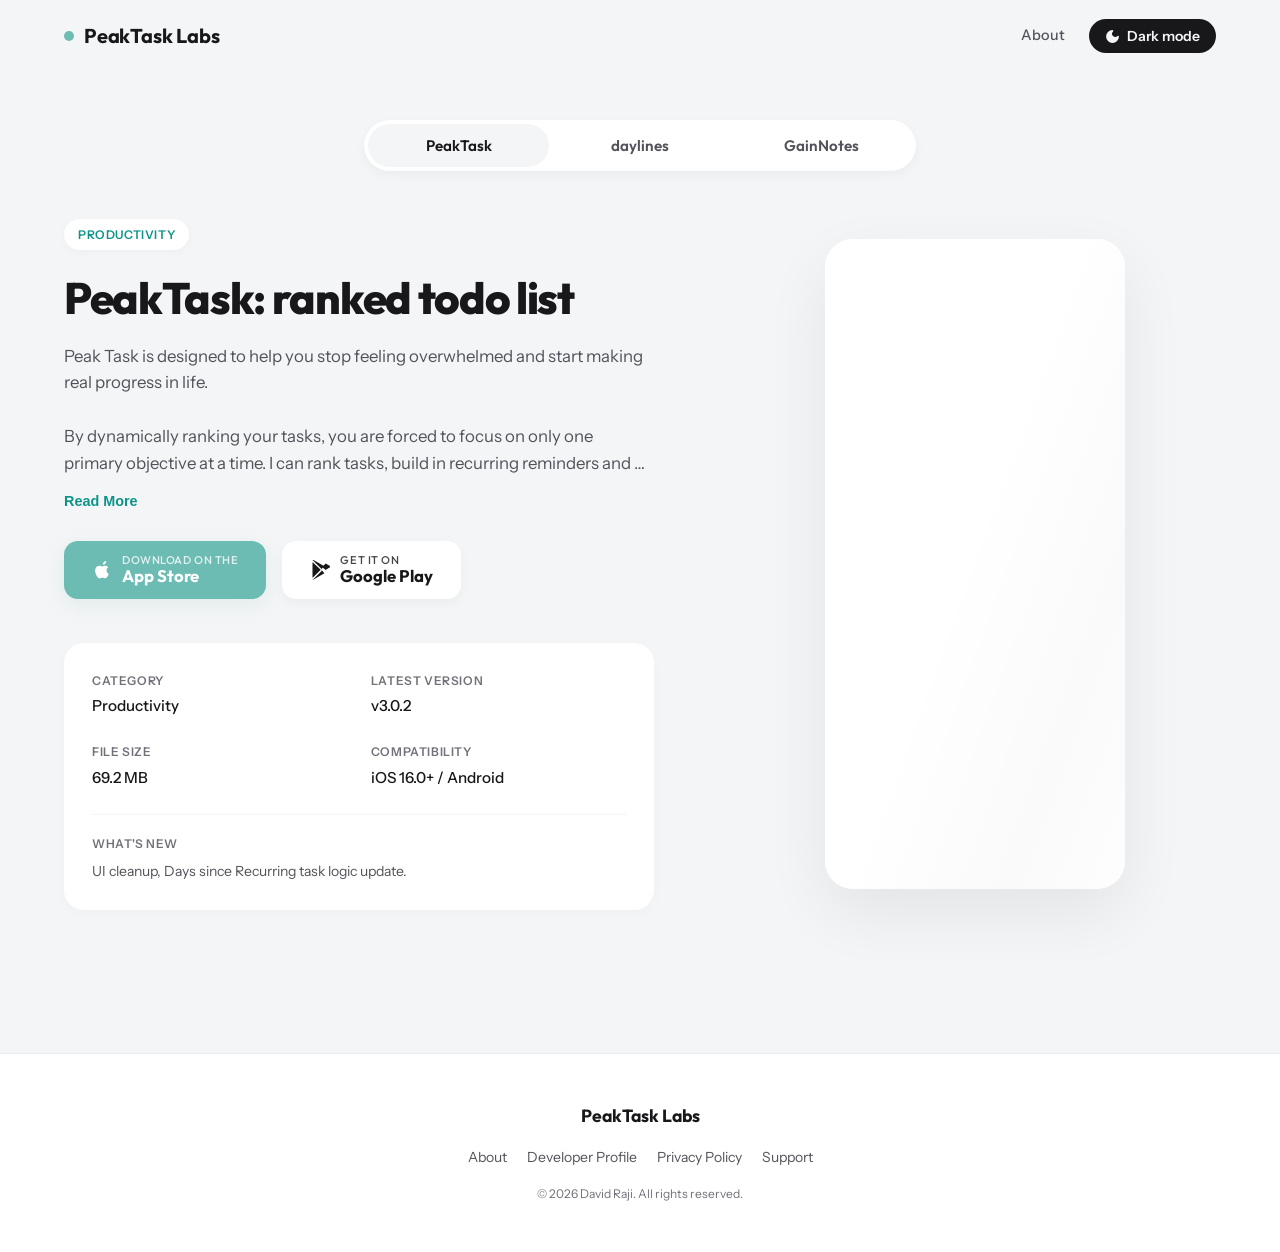
==== commit 5560fcef: "improved gainnotes screnshot. added counter." ====
--- a/index.html
+++ b/index.html
@@ -34,11 +34,15 @@
       </a>
       <nav class="nav-links" aria-label="Main navigation">
         <a href="https://davidraji.com" class="nav-link" target="_blank" rel="noopener" id="nav-link-about">About</a>
-        <button class="dark-mode-toggle" id="color-mode-toggle" aria-label="Toggle dark mode">
+        <button class="dark-mode-toggle" id="color-mode-toggle" aria-label="Toggle color mode">
           <svg class="moon-icon-btn" viewBox="0 0 24 24" aria-hidden="true">
             <path d="M12 3a6 6 0 0 0 9 9 9 9 0 1 1-9-9Z"/>
           </svg>
-          <span>Dark mode</span>
+          <svg class="sun-icon-btn" viewBox="0 0 24 24" aria-hidden="true">
+            <circle cx="12" cy="12" r="5"></circle>
+            <path d="M12 1v2M12 21v2M4.22 4.22l1.42 1.42M18.36 18.36l1.42 1.42M1 12h2M21 12h2M4.22 19.78l1.42-1.42M18.36 5.64l1.42-1.42"/>
+          </svg>
+          <span id="color-mode-text">Dark mode</span>
         </button>
       </nav>
     </div>
@@ -156,6 +160,11 @@
     </div>
   </footer>
 
+  <!-- Visitor Tracker -->
+  <div class="visitor-tracker" id="visitor-tracker" aria-hidden="true">
+    Visitors: <span id="visitor-count">0</span>
+  </div>
+
   <script src="app.js"></script>
 </body>
 </html>
--- a/style.css
+++ b/style.css
@@ -185,11 +185,32 @@
   color: var(--text-primary);
 }
 
-.moon-icon-btn {
+.moon-icon-btn,
+.sun-icon-btn {
   width: 15px;
   height: 15px;
   flex-shrink: 0;
+  fill: none;
+  stroke: currentColor;
+  stroke-width: 2.5;
+  stroke-linecap: round;
+  stroke-linejoin: round;
+}
+
+.moon-icon-btn {
   fill: currentColor;
+}
+
+.sun-icon-btn {
+  display: none;
+}
+
+html[data-color-mode="dark"] .moon-icon-btn {
+  display: none;
+}
+
+html[data-color-mode="dark"] .sun-icon-btn {
+  display: block;
 }
 
 /* --- App Switcher / Tabs --- */
@@ -608,6 +629,31 @@
   color: var(--text-muted);
 }
 
+/* --- Visitor Tracker --- */
+.visitor-tracker {
+  position: fixed;
+  bottom: 12px;
+  right: 12px;
+  padding: 6px 10px;
+  background-color: var(--bg-surface-elevated);
+  color: var(--text-muted);
+  font-family: var(--font-body);
+  font-size: 0.7rem;
+  font-weight: 500;
+  border-radius: 6px;
+  opacity: 0;
+  transition: opacity 0.3s ease, transform 0.3s ease;
+  pointer-events: auto;
+  z-index: 2000;
+  border: 1px solid transparent;
+}
+
+.visitor-tracker:hover {
+  opacity: 1;
+  transform: translateY(-2px);
+  border-color: var(--accent-glow);
+}
+
 /* --- Responsive mobile --- */
 @media (max-width: 480px) {
   .nav-links {
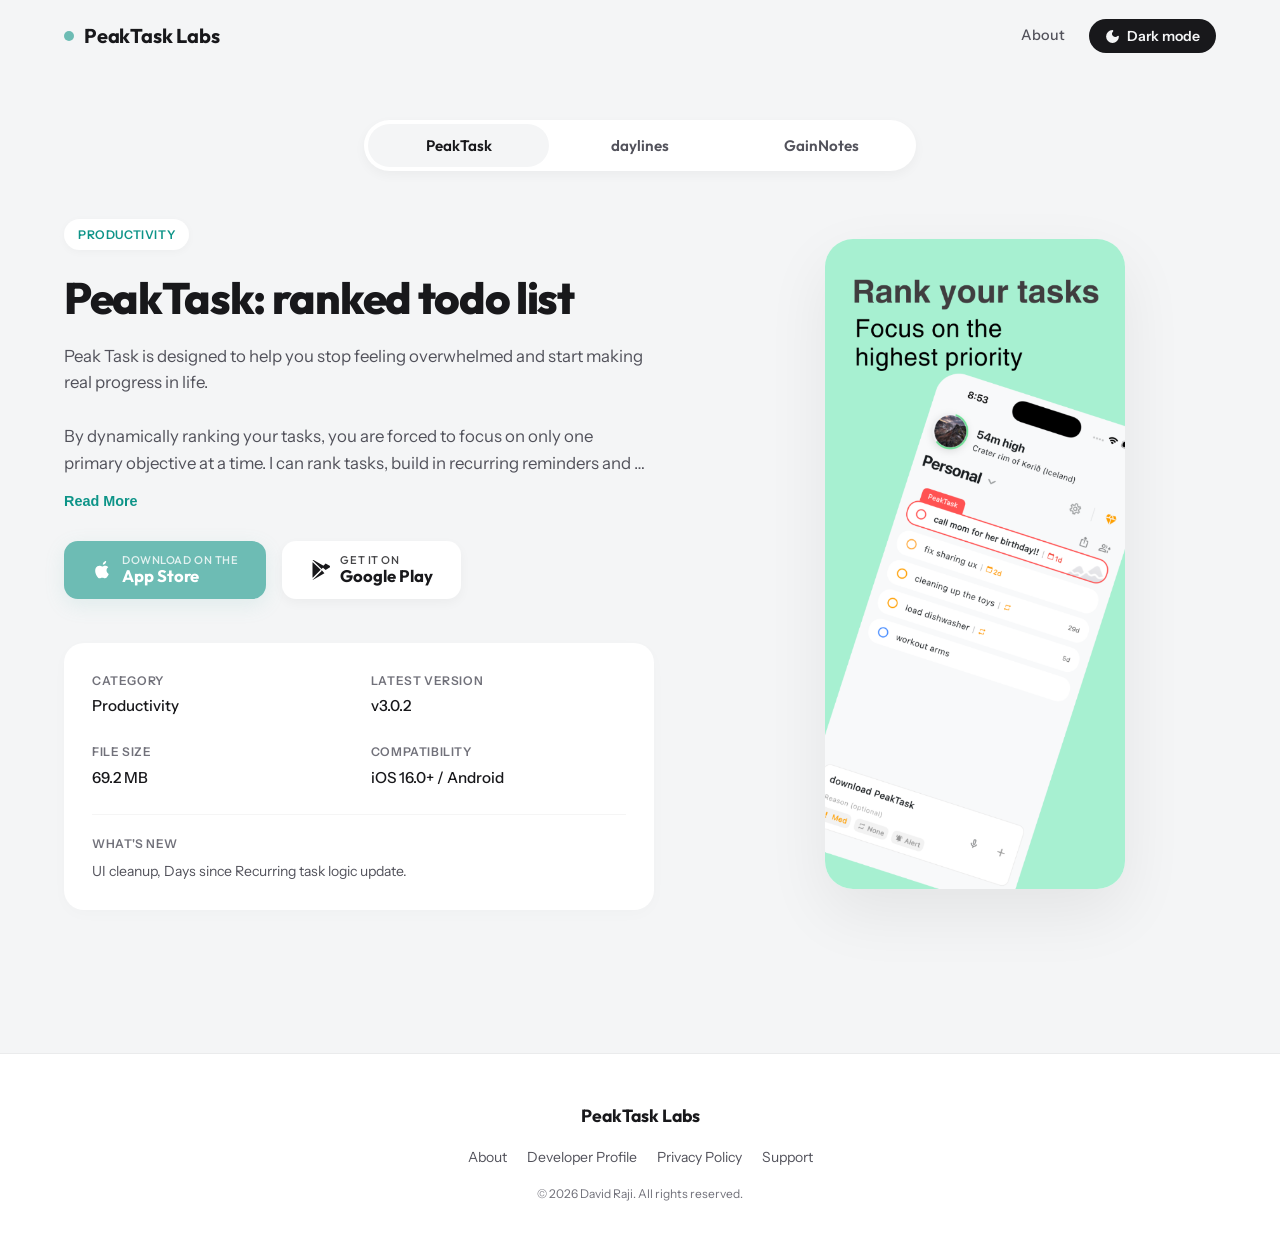
==== commit e7fe37a6: "fixing link" ====
--- a/index.html
+++ b/index.html
@@ -125,7 +125,7 @@
           </div>
           <div class="meta-item">
             <span class="meta-label">Compatibility</span>
-            <span class="meta-value">iOS 16.0+ / Android</span>
+            <span class="meta-value" id="meta-compatibility">iOS 16.0+ / Android</span>
           </div>
           <div class="meta-item-full">
             <span class="meta-label">What's New</span>
